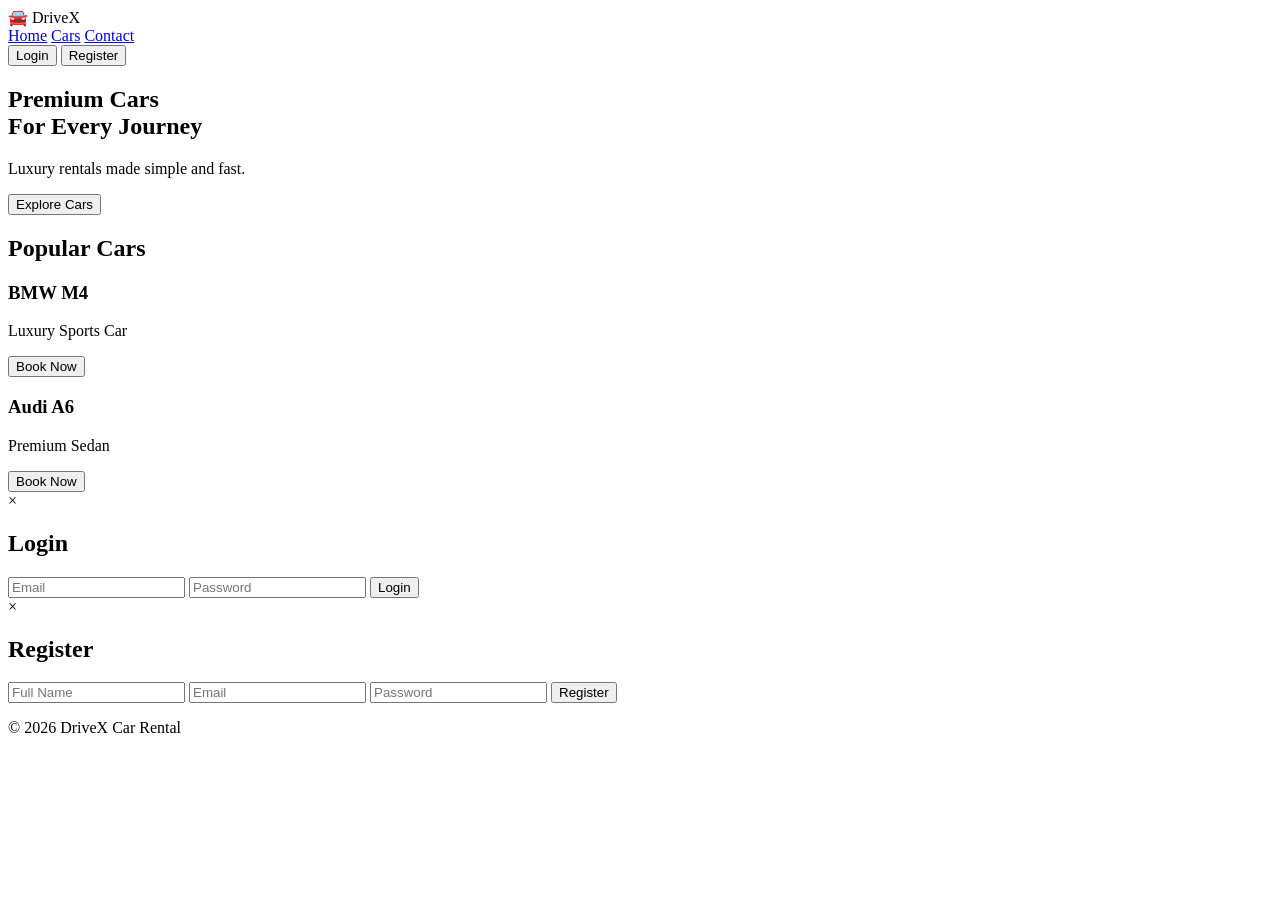
==== src/main/resources/static/index.html @ 37b7d4c4 "first commit" ====
<!DOCTYPE html>
<html lang="en">

<head>

	<meta charset="UTF-8">

	<meta name="viewport"
		  content="width=device-width, initial-scale=1.0">

	<title>DriveX - Premium Car Rental</title>

	<link rel="stylesheet"
		  href="/css/style.css">

</head>

<body>

<!-- =========================================
NAVBAR
========================================= -->

<nav class="navbar">

	<div class="logo">
		🚘 DriveX
	</div>

	<div class="nav-links">

		<a href="#home">Home</a>

		<a href="#cars">Cars</a>

		<a href="#contact">Contact</a>

	</div>

	<div class="auth-buttons">

		<button class="btn login-btn">
			Login
		</button>

		<button class="btn register-btn">
			Register
		</button>

	</div>

</nav>

<!-- =========================================
HERO
========================================= -->

<section class="hero" id="home">

	<div class="hero-content">

		<h1>
			Premium Cars
			<br>
			For Every Journey
		</h1>

		<p>
			Luxury rentals made simple and fast.
		</p>

		<div class="hero-buttons">

			<button class="btn primary-btn">
				Explore Cars
			</button>

		</div>

	</div>

</section>

<!-- =========================================
CARS
========================================= -->

<section class="cars-section" id="cars">

	<div class="section-title">

		<h2>Popular Cars</h2>

	</div>

	<div class="cars-grid">

		<div class="car-card">

			<div class="car-info">

				<h3>BMW M4</h3>

				<p>Luxury Sports Car</p>

				<button class="btn book-btn">
					Book Now
				</button>

			</div>

		</div>

		<div class="car-card">

			<div class="car-info">

				<h3>Audi A6</h3>

				<p>Premium Sedan</p>

				<button class="btn book-btn">
					Book Now
				</button>

			</div>

		</div>

	</div>

</section>

<!-- =========================================
LOGIN MODAL
========================================= -->

<div class="modal" id="loginModal">

	<div class="modal-content">

        <span class="close-btn"
			  id="closeLogin">
            &times;
        </span>

		<h2>Login</h2>

		<form id="loginForm">

			<input type="email"
				   id="loginEmail"
				   placeholder="Email"
				   required>

			<input type="password"
				   id="loginPassword"
				   placeholder="Password"
				   required>

			<button type="submit"
					class="btn primary-btn">
				Login
			</button>

		</form>

	</div>

</div>

<!-- =========================================
REGISTER MODAL
========================================= -->

<div class="modal" id="registerModal">

	<div class="modal-content">

        <span class="close-btn"
			  id="closeRegister">
            &times;
        </span>

		<h2>Register</h2>

		<form id="registerForm">

			<input type="text"
				   id="registerName"
				   placeholder="Full Name"
				   required>

			<input type="email"
				   id="registerEmail"
				   placeholder="Email"
				   required>

			<input type="password"
				   id="registerPassword"
				   placeholder="Password"
				   required>

			<button type="submit"
					class="btn primary-btn">
				Register
			</button>

		</form>

	</div>

</div>

<footer class="footer" id="contact">

	<p>
		© 2026 DriveX Car Rental
	</p>

</footer>

<script src="/js/app.js"></script>

</body>

</html>
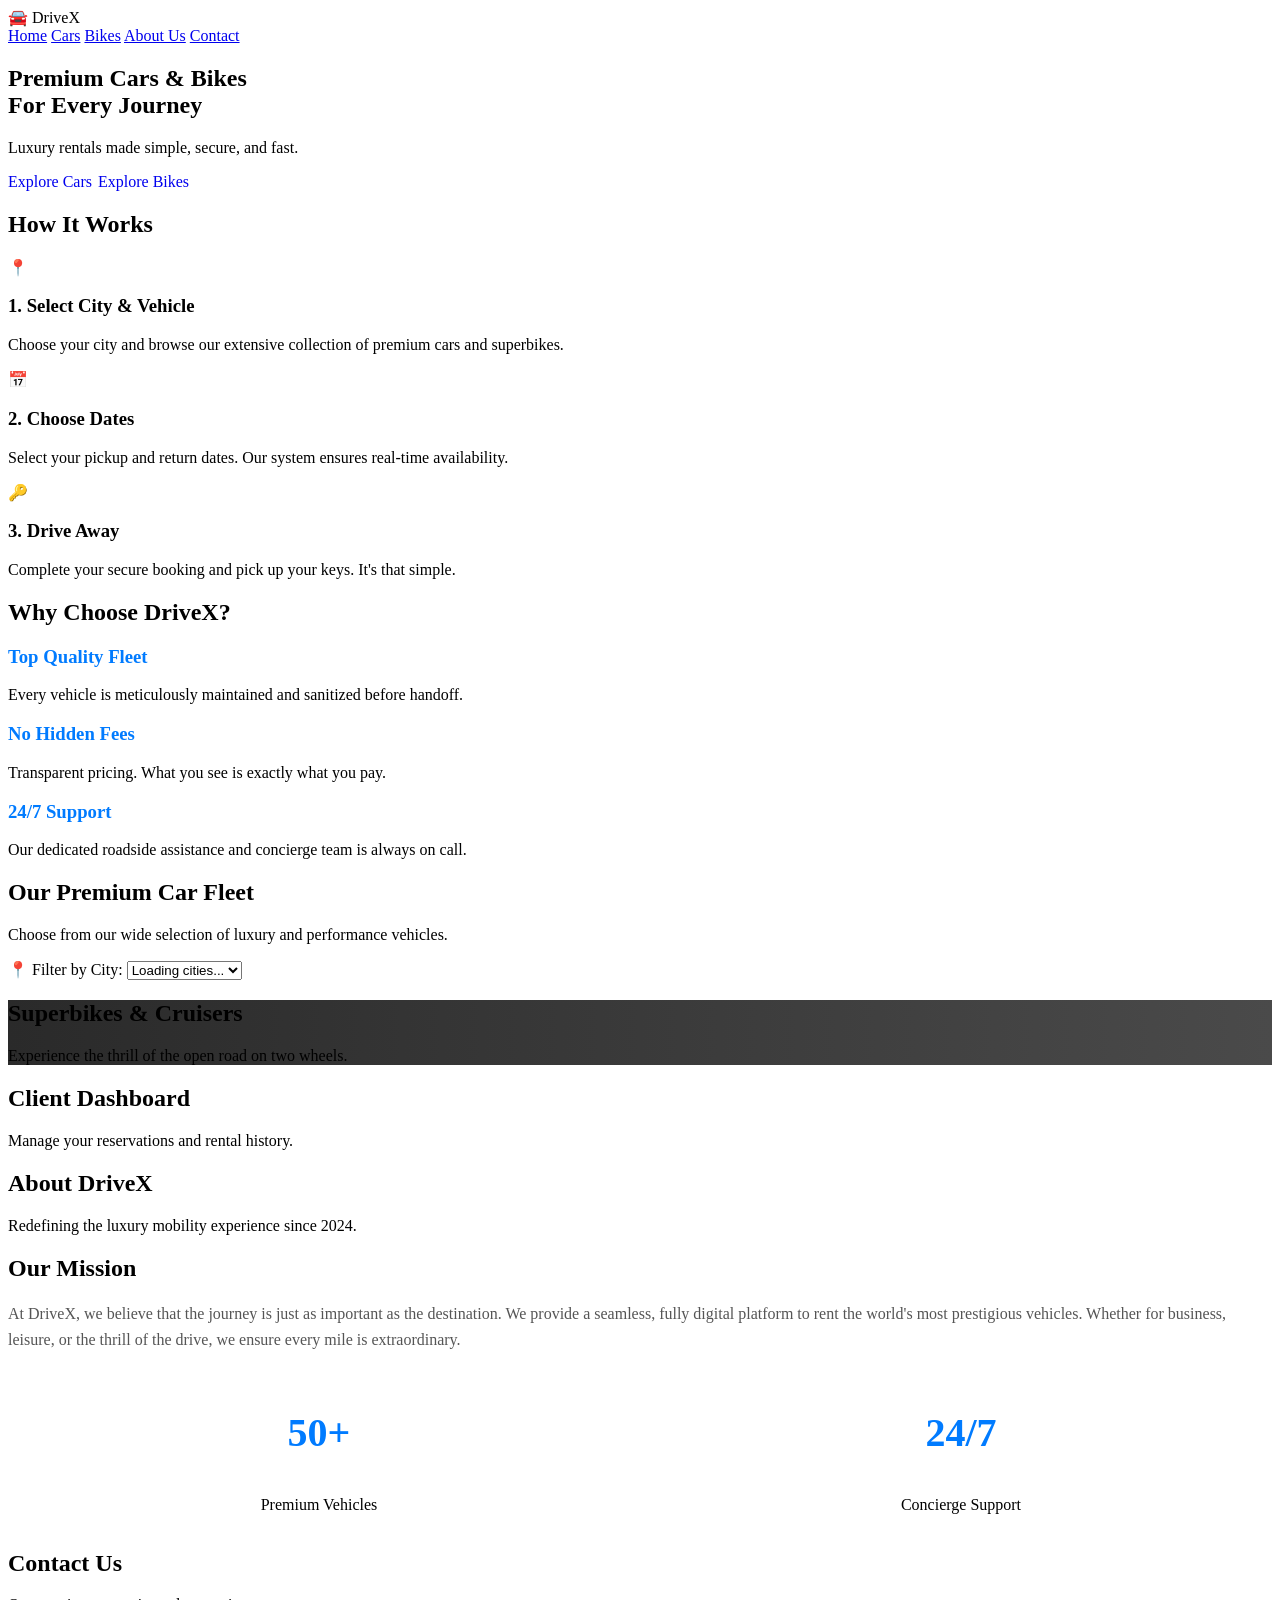
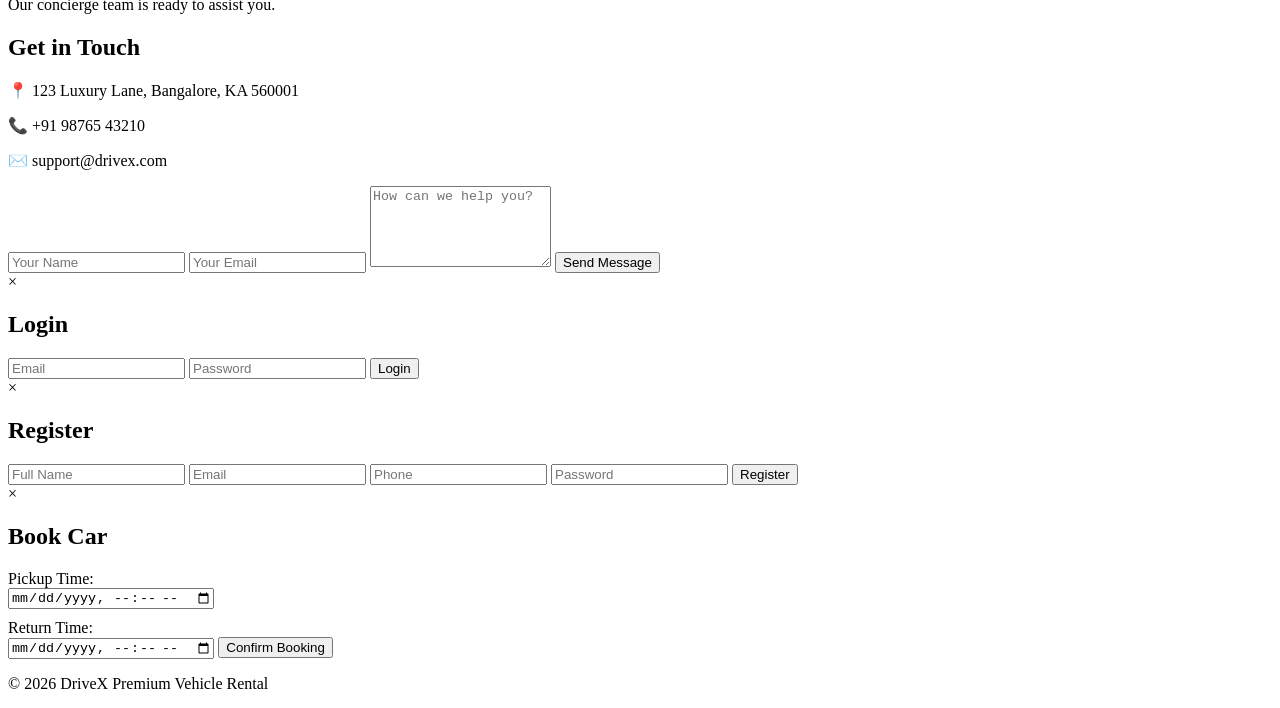
==== commit 86bed2fd: "first commit" ====
--- a/src/main/resources/static/index.html
+++ b/src/main/resources/static/index.html
@@ -1,227 +1,204 @@
 <!DOCTYPE html>
 <html lang="en">
-
 <head>
-
 	<meta charset="UTF-8">
-
-	<meta name="viewport"
-		  content="width=device-width, initial-scale=1.0">
-
-	<title>DriveX - Premium Car Rental</title>
-
-	<link rel="stylesheet"
-		  href="/css/style.css">
-
+	<meta name="viewport" content="width=device-width, initial-scale=1.0">
+	<title>DriveX - Premium Vehicle Rental</title>
+	<link rel="stylesheet" href="/css/style.css">
 </head>
-
 <body>
 
-<!-- =========================================
-NAVBAR
-========================================= -->
-
 <nav class="navbar">
-
-	<div class="logo">
-		🚘 DriveX
-	</div>
-
+	<div class="logo">🚘 DriveX</div>
 	<div class="nav-links">
-
-		<a href="#home">Home</a>
-
-		<a href="#cars">Cars</a>
-
-		<a href="#contact">Contact</a>
-
-	</div>
-
-	<div class="auth-buttons">
-
-		<button class="btn login-btn">
-			Login
-		</button>
-
-		<button class="btn register-btn">
-			Register
-		</button>
-
-	</div>
-
+		<a href="#home" class="nav-item">Home</a>
+		<a href="#cars" class="nav-item">Cars</a>
+		<a href="#bikes" class="nav-item">Bikes</a>
+		<a href="#about" class="nav-item">About Us</a>
+		<a href="#contact" class="nav-item">Contact</a>
+	</div>
+	<div class="auth-buttons" id="authButtons"></div>
 </nav>
 
-<!-- =========================================
-HERO
-========================================= -->
-
-<section class="hero" id="home">
-
-	<div class="hero-content">
-
-		<h1>
-			Premium Cars
-			<br>
-			For Every Journey
-		</h1>
-
-		<p>
-			Luxury rentals made simple and fast.
-		</p>
-
-		<div class="hero-buttons">
-
-			<button class="btn primary-btn">
-				Explore Cars
-			</button>
-
-		</div>
-
-	</div>
-
-</section>
-
-<!-- =========================================
-CARS
-========================================= -->
-
-<section class="cars-section" id="cars">
-
-	<div class="section-title">
-
-		<h2>Popular Cars</h2>
-
-	</div>
-
-	<div class="cars-grid">
-
-		<div class="car-card">
-
-			<div class="car-info">
-
-				<h3>BMW M4</h3>
-
-				<p>Luxury Sports Car</p>
-
-				<button class="btn book-btn">
-					Book Now
-				</button>
-
-			</div>
-
-		</div>
-
-		<div class="car-card">
-
-			<div class="car-info">
-
-				<h3>Audi A6</h3>
-
-				<p>Premium Sedan</p>
-
-				<button class="btn book-btn">
-					Book Now
-				</button>
-
-			</div>
-
-		</div>
-
-	</div>
-
-</section>
-
-<!-- =========================================
-LOGIN MODAL
-========================================= -->
+<main id="app-content">
+
+	<section id="home-view" class="page-view">
+		<div class="hero">
+			<div class="hero-content">
+				<h1>Premium Cars & Bikes<br>For Every Journey</h1>
+				<p>Luxury rentals made simple, secure, and fast.</p>
+				<div class="hero-buttons">
+					<a href="#cars" class="btn primary-btn" style="text-decoration:none;">Explore Cars</a>
+					<a href="#bikes" class="btn primary-btn" style="text-decoration:none; background: transparent; border: 2px solid white;">Explore Bikes</a>
+				</div>
+			</div>
+		</div>
+
+		<div class="content-section">
+			<h2>How It Works</h2>
+			<div class="grid-3">
+				<div class="step-card">
+					<div class="step-icon">📍</div>
+					<h3>1. Select City & Vehicle</h3>
+					<p>Choose your city and browse our extensive collection of premium cars and superbikes.</p>
+				</div>
+				<div class="step-card">
+					<div class="step-icon">📅</div>
+					<h3>2. Choose Dates</h3>
+					<p>Select your pickup and return dates. Our system ensures real-time availability.</p>
+				</div>
+				<div class="step-card">
+					<div class="step-icon">🔑</div>
+					<h3>3. Drive Away</h3>
+					<p>Complete your secure booking and pick up your keys. It's that simple.</p>
+				</div>
+			</div>
+		</div>
+
+		<div class="content-section alt-bg">
+			<h2>Why Choose DriveX?</h2>
+			<div class="grid-3">
+				<div class="feature-card">
+					<h3 style="color:#007bff;">Top Quality Fleet</h3>
+					<p>Every vehicle is meticulously maintained and sanitized before handoff.</p>
+				</div>
+				<div class="feature-card">
+					<h3 style="color:#007bff;">No Hidden Fees</h3>
+					<p>Transparent pricing. What you see is exactly what you pay.</p>
+				</div>
+				<div class="feature-card">
+					<h3 style="color:#007bff;">24/7 Support</h3>
+					<p>Our dedicated roadside assistance and concierge team is always on call.</p>
+				</div>
+			</div>
+		</div>
+	</section>
+
+	<section id="cars-view" class="page-view">
+		<div class="pro-header">
+			<h1>Our Premium Car Fleet</h1>
+			<p>Choose from our wide selection of luxury and performance vehicles.</p>
+		</div>
+
+		<div class="filter-bar">
+			<label for="cityFilter">📍 Filter by City:</label>
+			<select id="cityFilter" onchange="filterCarsByCity(this.value)">
+				<option value="all">Loading cities...</option>
+			</select>
+		</div>
+
+		<div class="cars-section">
+			<div class="cars-grid" id="carList"></div>
+		</div>
+	</section>
+
+	<section id="bikes-view" class="page-view">
+		<div class="pro-header" style="background: linear-gradient(to right, #2a2a2a, #4a4a4a);">
+			<h1>Superbikes & Cruisers</h1>
+			<p>Experience the thrill of the open road on two wheels.</p>
+		</div>
+		<div class="cars-section">
+			<div class="cars-grid" id="bikeList"></div>
+		</div>
+	</section>
+
+	<section id="dashboard-view" class="page-view">
+		<div class="pro-header">
+			<h1>Client Dashboard</h1>
+			<p>Manage your reservations and rental history.</p>
+		</div>
+		<div class="cars-section">
+			<div class="cars-grid" id="myBookings"></div>
+		</div>
+	</section>
+
+	<section id="about-view" class="page-view">
+		<div class="pro-header">
+			<h1>About DriveX</h1>
+			<p>Redefining the luxury mobility experience since 2024.</p>
+		</div>
+		<div class="about-grid">
+			<div>
+				<h2>Our Mission</h2>
+				<p style="line-height: 1.6; color: #555;">At DriveX, we believe that the journey is just as important as the destination. We provide a seamless, fully digital platform to rent the world's most prestigious vehicles. Whether for business, leisure, or the thrill of the drive, we ensure every mile is extraordinary.</p>
+			</div>
+			<div style="display: flex; gap: 20px;">
+				<div class="step-card" style="text-align:center; width: 100%;">
+					<h3 style="font-size: 2.5rem; color:#007bff;">50+</h3>
+					<p>Premium Vehicles</p>
+				</div>
+				<div class="step-card" style="text-align:center; width: 100%;">
+					<h3 style="font-size: 2.5rem; color:#007bff;">24/7</h3>
+					<p>Concierge Support</p>
+				</div>
+			</div>
+		</div>
+	</section>
+
+	<section id="contact-view" class="page-view">
+		<div class="pro-header">
+			<h1>Contact Us</h1>
+			<p>Our concierge team is ready to assist you.</p>
+		</div>
+		<div class="contact-grid">
+			<div class="contact-info">
+				<h2>Get in Touch</h2>
+				<p>📍 123 Luxury Lane, Bangalore, KA 560001</p>
+				<p>📞 +91 98765 43210</p>
+				<p>✉️ support@drivex.com</p>
+			</div>
+			<form class="contact-form" onsubmit="event.preventDefault(); alert('Message Sent! We will contact you shortly.');">
+				<input type="text" placeholder="Your Name" required>
+				<input type="email" placeholder="Your Email" required>
+				<textarea rows="5" placeholder="How can we help you?" required></textarea>
+				<button type="submit" class="btn primary-btn">Send Message</button>
+			</form>
+		</div>
+	</section>
+
+</main>
 
 <div class="modal" id="loginModal">
-
 	<div class="modal-content">
-
-        <span class="close-btn"
-			  id="closeLogin">
-            &times;
-        </span>
-
+		<span class="close-btn" id="closeLogin">&times;</span>
 		<h2>Login</h2>
-
 		<form id="loginForm">
-
-			<input type="email"
-				   id="loginEmail"
-				   placeholder="Email"
-				   required>
-
-			<input type="password"
-				   id="loginPassword"
-				   placeholder="Password"
-				   required>
-
-			<button type="submit"
-					class="btn primary-btn">
-				Login
-			</button>
-
+			<input type="email" id="loginEmail" placeholder="Email" required>
+			<input type="password" id="loginPassword" placeholder="Password" required>
+			<button type="submit" class="btn primary-btn">Login</button>
 		</form>
-
-	</div>
-
+	</div>
 </div>
-
-<!-- =========================================
-REGISTER MODAL
-========================================= -->
-
 <div class="modal" id="registerModal">
-
 	<div class="modal-content">
-
-        <span class="close-btn"
-			  id="closeRegister">
-            &times;
-        </span>
-
+		<span class="close-btn" id="closeRegister">&times;</span>
 		<h2>Register</h2>
-
 		<form id="registerForm">
-
-			<input type="text"
-				   id="registerName"
-				   placeholder="Full Name"
-				   required>
-
-			<input type="email"
-				   id="registerEmail"
-				   placeholder="Email"
-				   required>
-
-			<input type="password"
-				   id="registerPassword"
-				   placeholder="Password"
-				   required>
-
-			<button type="submit"
-					class="btn primary-btn">
-				Register
-			</button>
-
+			<input type="text" id="registerName" placeholder="Full Name" required>
+			<input type="email" id="registerEmail" placeholder="Email" required>
+			<input type="text" id="registerPhone" placeholder="Phone" required>
+			<input type="password" id="registerPassword" placeholder="Password" required>
+			<button type="submit" class="btn primary-btn">Register</button>
 		</form>
-
-	</div>
-
+	</div>
 </div>
-
-<footer class="footer" id="contact">
-
-	<p>
-		© 2026 DriveX Car Rental
-	</p>
-
+<div class="modal" id="bookingModal">
+	<div class="modal-content">
+		<span class="close-btn" onclick="closeBookingModal()">&times;</span>
+		<h2 id="bookingCarName">Book Car</h2>
+		<input type="hidden" id="bookingCarId">
+		<label style="display:block; text-align:left; margin-top:10px;">Pickup Time:</label>
+		<input type="datetime-local" id="startDate" required>
+		<label style="display:block; text-align:left; margin-top:10px;">Return Time:</label>
+		<input type="datetime-local" id="endDate" required>
+		<button class="btn primary-btn" onclick="confirmBooking()">Confirm Booking</button>
+	</div>
+</div>
+
+<footer class="footer">
+	<p>© 2026 DriveX Premium Vehicle Rental</p>
 </footer>
 
 <script src="/js/app.js"></script>
-
 </body>
-
 </html>
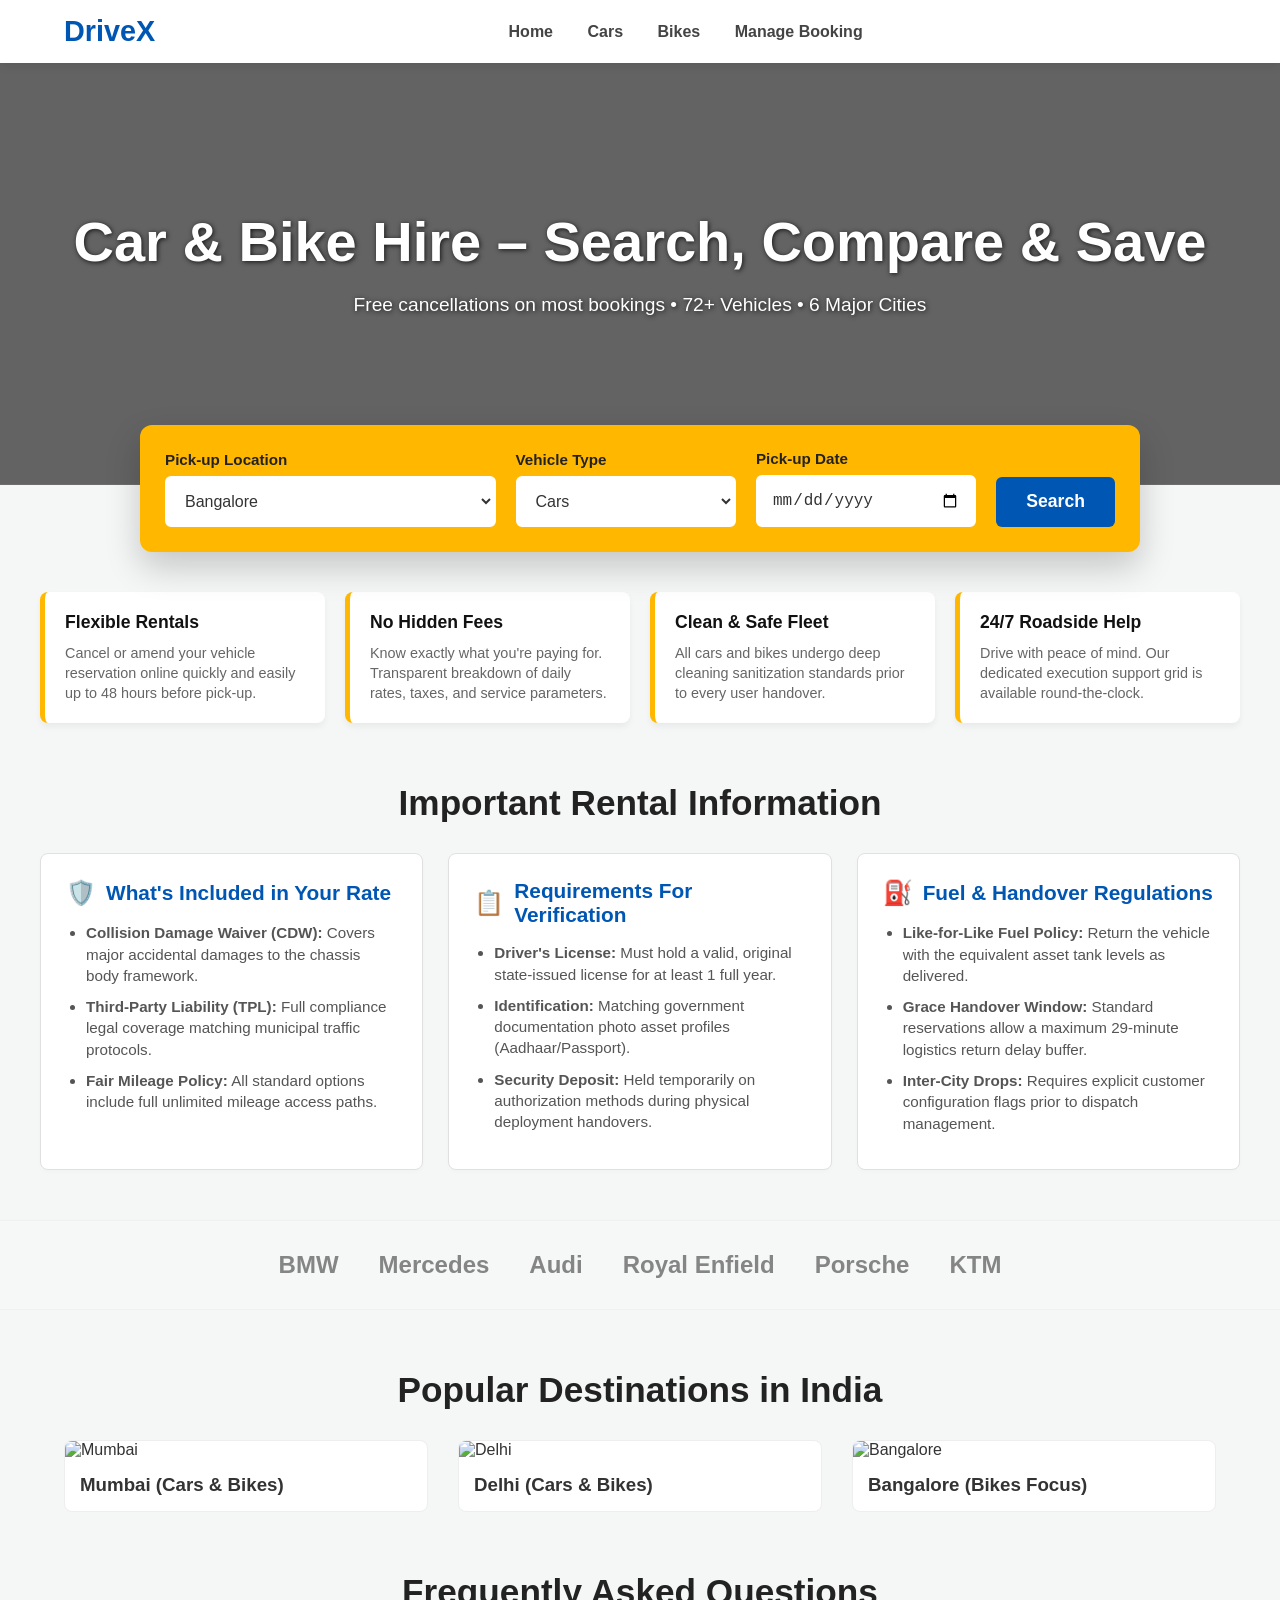
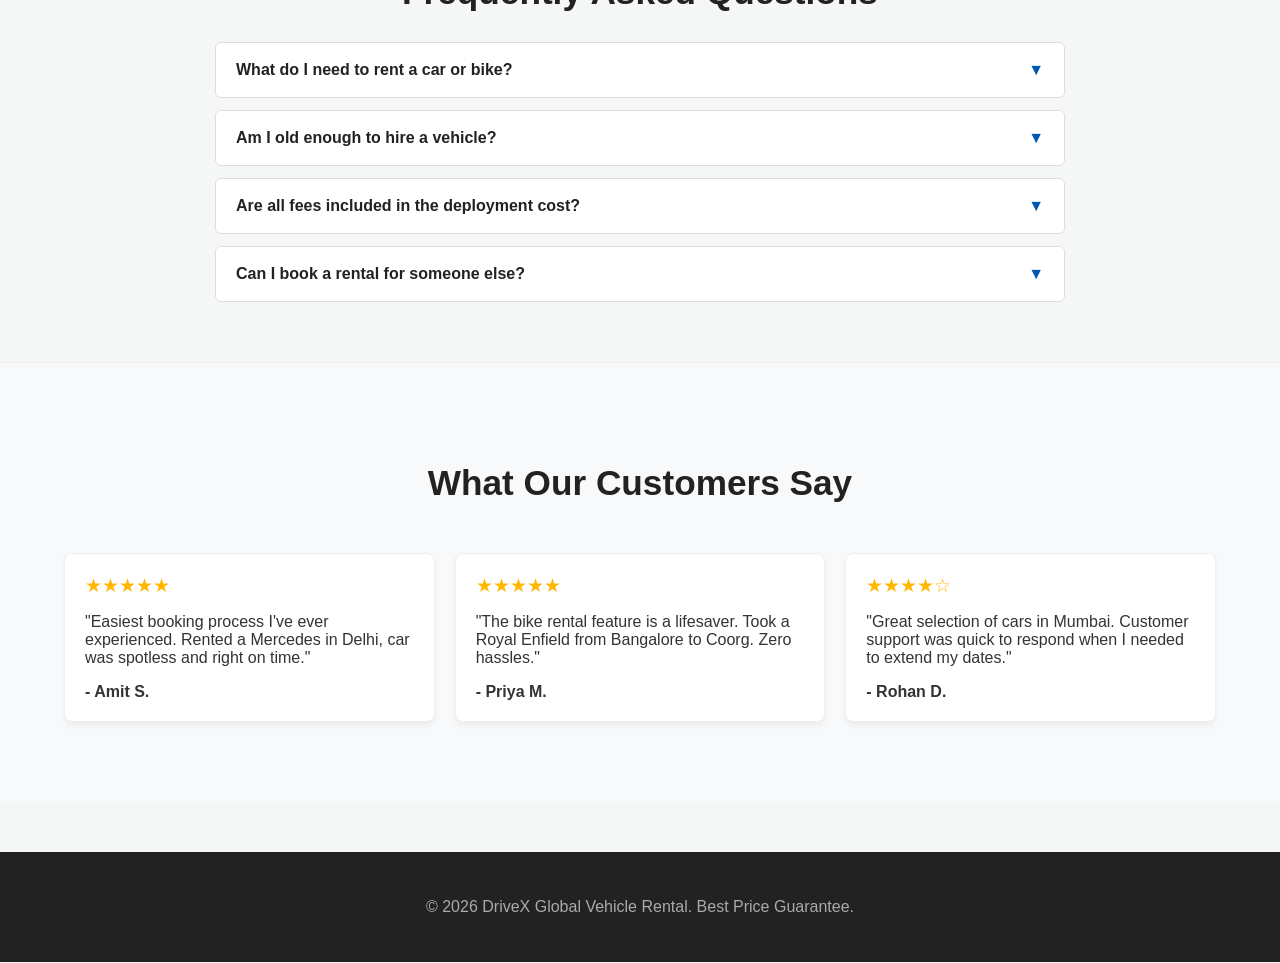
==== commit e060eaf6: "second" ====
--- a/src/main/resources/static/index.html
+++ b/src/main/resources/static/index.html
@@ -3,19 +3,115 @@
 <head>
 	<meta charset="UTF-8">
 	<meta name="viewport" content="width=device-width, initial-scale=1.0">
-	<title>DriveX - Premium Vehicle Rental</title>
-	<link rel="stylesheet" href="/css/style.css">
+	<title>DriveX - Global Vehicle Rental</title>
+	<style>
+		/* BASE & TYPOGRAPHY FIXES */
+		body { margin: 0; font-family: 'Segoe UI', Roboto, Helvetica, Arial, sans-serif; background-color: #f4f7f6; color: #333; }
+
+		/* NAVBAR FIXES */
+		.navbar { background-color: #ffffff; box-shadow: 0 2px 10px rgba(0,0,0,0.1); padding: 15px 5%; display: flex; justify-content: space-between; align-items: center; position: sticky; top: 0; z-index: 1000; }
+		.logo { color: #0056b3; font-weight: 900; font-size: 1.8rem; text-decoration: none; }
+		.nav-links a { color: #444; text-decoration: none; margin: 0 15px; font-weight: 600; transition: color 0.3s; }
+		.nav-links a:hover, .nav-links a.active { color: #0056b3; }
+
+		/* BUTTONS */
+		.btn { padding: 10px 20px; border-radius: 6px; font-weight: bold; cursor: pointer; transition: 0.3s; border: none; text-align: center; text-decoration: none; display: inline-block; }
+		.primary-btn { background-color: #0056b3; color: #ffffff !important; }
+		.primary-btn:hover { background-color: #004494; }
+		.login-btn { background-color: transparent; border: 2px solid #0056b3 !important; color: #0056b3 !important; margin-right: 10px;}
+		.login-btn:hover { background-color: #0056b3; color: #fff !important; }
+		.register-btn { background-color: #ffb700; color: #222 !important; }
+		.register-btn:hover { background-color: #e5a400; }
+
+		/* HERO AREA */
+		.hero { padding-top: 100px; padding-bottom: 150px; text-align: center; color: white !important; }
+		.hero h1, .hero p { color: white !important; text-shadow: 1px 1px 5px rgba(0,0,0,0.8); }
+
+		/* RENTALCARS STYLE SEARCH WIDGET */
+		.search-widget-container {
+			background: #ffb700; padding: 25px; border-radius: 12px; max-width: 950px;
+			margin: -60px auto 40px auto; position: relative; z-index: 10;
+			box-shadow: 0 15px 35px rgba(0,0,0,0.2); display: grid;
+			grid-template-columns: 1.5fr 1fr 1fr auto; gap: 20px; align-items: end;
+		}
+		.search-group { display: flex; flex-direction: column; text-align: left; }
+		.search-group label { font-weight: 800; margin-bottom: 8px; color: #222; font-size: 0.95rem; }
+		.search-group input, .search-group select { padding: 14px; border: 2px solid #fff; border-radius: 6px; font-size: 1rem; color: #333; outline: none; background: white; box-sizing: border-box; width: 100%; }
+		.search-group input:focus, .search-group select:focus { border-color: #0056b3; }
+		.search-btn-large { background: #0056b3; color: white; border: none; padding: 14px 30px; font-size: 1.1rem; border-radius: 6px; cursor: pointer; font-weight: bold; height: 50px; width: 100%; }
+		.search-btn-large:hover { background: #004494; }
+
+		/* VALUE ADD STRIP */
+		.info-strip { display: grid; grid-template-columns: repeat(auto-fit, minmax(220px, 1fr)); gap: 20px; max-width: 1200px; margin: 40px auto; padding: 0 20px; }
+		.info-box { background: white; padding: 20px; border-radius: 8px; border-left: 5px solid #ffb700; box-shadow: 0 4px 6px rgba(0,0,0,0.05); }
+		.info-box h4 { margin: 0 0 10px 0; color: #111; font-size: 1.1rem; }
+		.info-box p { margin: 0; color: #666; font-size: 0.9rem; line-height: 1.4; }
+
+		/* DETAILED ADDITIONAL INFO SECTION (RENTALCARS STYLE) */
+		.additional-info-section { max-width: 1200px; margin: 50px auto; padding: 0 20px; }
+		.info-grid { display: grid; grid-template-columns: repeat(auto-fit, minmax(340px, 1fr)); gap: 25px; margin-top: 20px; }
+		.info-card { background: #ffffff; border: 1px solid #e0e0e0; border-radius: 8px; padding: 25px; box-shadow: 0 2px 5px rgba(0,0,0,0.02); }
+		.info-card-header { display: flex; align-items: center; gap: 10px; margin-bottom: 15px; }
+		.info-card-header span { font-size: 1.5rem; }
+		.info-card h3 { margin: 0; font-size: 1.3rem; color: #0056b3; }
+		.info-card ul { padding-left: 20px; margin: 0; color: #555; font-size: 0.95rem; }
+		.info-card ul li { margin-bottom: 10px; line-height: 1.4; }
+
+		/* CARD STYLING */
+		.car-card { background: white; border-radius: 10px; overflow: hidden; box-shadow: 0 4px 15px rgba(0,0,0,0.06); transition: transform 0.3s; border: 1px solid #eaeaea; display: flex; flex-direction: column; }
+		.car-card:hover { transform: translateY(-5px); box-shadow: 0 8px 25px rgba(0,0,0,0.12); }
+		.car-card img { width: 100%; height: 220px; object-fit: cover; }
+		.car-info { padding: 20px; color: #333; flex-grow: 1; display: flex; flex-direction: column; }
+		.car-info h3 { color: #111; margin-top: 0; margin-bottom: 5px;}
+
+		/* LAYOUT & STRUCTURE */
+		.section-title { text-align: center; font-size: 2.2rem; margin: 60px 0 30px; color: #222; font-weight: 800; }
+		.grid-3 { display: grid; grid-template-columns: repeat(auto-fit, minmax(300px, 1fr)); gap: 30px; padding: 0 5%; }
+		.cars-grid { display: grid; grid-template-columns: repeat(auto-fit, minmax(320px, 1fr)); gap: 30px; padding: 20px 5% 60px 5%; max-width: 1400px; margin: 0 auto;}
+		.pro-header { text-align: center; padding: 60px 20px; background: #0056b3; color: white; margin-bottom: 30px; }
+		.pro-header h1, .pro-header p { color: white !important; margin:0; padding-top:10px;}
+
+		/* ACCORDION FAQ BLOCK */
+		.faq-section { max-width: 850px; margin: 60px auto; padding: 0 20px; }
+		.faq-item { background: white; margin-bottom: 12px; border-radius: 6px; border: 1px solid #ddd; overflow: hidden; }
+		.faq-question { padding: 18px 20px; font-weight: bold; color: #222; cursor: pointer; background: #fff; display: flex; justify-content: space-between; align-items: center; user-select: none; }
+		.faq-question:hover { background: #f9f9f9; }
+		.faq-answer { padding: 0 20px; max-height: 0; overflow: hidden; transition: max-height 0.3s ease-out, padding 0.3s ease-out; color: #555; font-size: 0.95rem; line-height: 1.5; background: #fff; }
+		.faq-item.active .faq-answer { padding: 15px 20px 20px 20px; max-height: 200px; border-top: 1px solid #eee; }
+		.faq-icon { transition: transform 0.3s; font-weight: bold; color: #0056b3; }
+		.faq-item.active .faq-icon { transform: rotate(180deg); }
+
+		/* MODALS */
+		.modal { display: none; position: fixed; z-index: 2000; left: 0; top: 0; width: 100%; height: 100%; background-color: rgba(0,0,0,0.6); align-items: center; justify-content: center; }
+		.modal-content { background: #fff; padding: 30px; border-radius: 12px; color: #333; max-width: 450px; width: 90%; position: relative;}
+		.modal-content h2 { color: #111; margin-top:0; margin-bottom: 20px; border-bottom: 2px solid #eee; padding-bottom: 10px;}
+		.modal-content input { width: 100%; padding: 12px; margin-bottom: 15px; border: 1px solid #ccc; border-radius: 6px; box-sizing: border-box; }
+		.close-btn { position: absolute; top: 15px; right: 20px; font-size: 28px; cursor: pointer; color: #666; }
+		.close-btn:hover { color: #000; }
+
+		.brands-banner { display: flex; justify-content: center; gap: 40px; padding: 30px; background: #f8f9fa; flex-wrap: wrap; border-top: 1px solid #eee; border-bottom: 1px solid #eee; opacity: 0.7;}
+		.brands-banner h3 { margin: 0; color: #555; font-size: 1.5rem; }
+		.reviews-grid { display: grid; grid-template-columns: repeat(auto-fit, minmax(300px, 1fr)); gap: 20px; padding: 20px 5%; max-width: 1200px; margin: 0 auto;}
+		.review-card { background: white; padding: 20px; border-radius: 8px; box-shadow: 0 4px 6px rgba(0,0,0,0.05); border: 1px solid #eee; }
+		.stars { color: #ffb700; font-size: 1.2rem; margin-bottom: 10px; }
+
+		footer { text-align: center; padding: 30px; background: #222; color: #aaa; margin-top: 50px; }
+
+		@media (max-width: 768px) {
+			.search-widget-container { grid-template-columns: 1fr; margin-top: 20px; }
+			.nav-links { display: none; }
+		}
+	</style>
 </head>
 <body>
 
 <nav class="navbar">
-	<div class="logo">🚘 DriveX</div>
+	<div class="logo">DriveX</div>
 	<div class="nav-links">
 		<a href="#home" class="nav-item">Home</a>
 		<a href="#cars" class="nav-item">Cars</a>
 		<a href="#bikes" class="nav-item">Bikes</a>
-		<a href="#about" class="nav-item">About Us</a>
-		<a href="#contact" class="nav-item">Contact</a>
+		<a href="#dashboard" class="nav-item">Manage Booking</a>
 	</div>
 	<div class="auth-buttons" id="authButtons"></div>
 </nav>
@@ -23,136 +119,201 @@
 <main id="app-content">
 
 	<section id="home-view" class="page-view">
-		<div class="hero">
+		<div class="hero" style="background-image: linear-gradient(rgba(0,0,0,0.6), rgba(0,0,0,0.6)), url('https://images.unsplash.com/photo-1449965408869-eaa3f722e40d?ixlib=rb-4.0.3&auto=format&fit=crop&w=1920&q=80'); background-size: cover; background-position: center;">
 			<div class="hero-content">
-				<h1>Premium Cars & Bikes<br>For Every Journey</h1>
-				<p>Luxury rentals made simple, secure, and fast.</p>
-				<div class="hero-buttons">
-					<a href="#cars" class="btn primary-btn" style="text-decoration:none;">Explore Cars</a>
-					<a href="#bikes" class="btn primary-btn" style="text-decoration:none; background: transparent; border: 2px solid white;">Explore Bikes</a>
-				</div>
-			</div>
+				<h1 style="font-size: 3.5rem; margin-bottom: 10px;">Car & Bike Hire – Search, Compare & Save</h1>
+				<p style="font-size: 1.2rem; font-weight: 300;">Free cancellations on most bookings • 72+ Vehicles • 6 Major Cities</p>
+			</div>
+		</div>
+
+		<form class="search-widget-container" onsubmit="event.preventDefault(); window.executeHeroSearch();">
+			<div class="search-group">
+				<label>Pick-up Location</label>
+				<select id="heroLocation">
+					<option value="Bangalore">Bangalore</option>
+					<option value="Hyderabad">Hyderabad</option>
+					<option value="Delhi">Delhi</option>
+					<option value="Mumbai">Mumbai</option>
+					<option value="Chennai">Chennai</option>
+					<option value="Pune">Pune</option>
+				</select>
+			</div>
+			<div class="search-group">
+				<label>Vehicle Type</label>
+				<select id="heroType">
+					<option value="cars">Cars</option>
+					<option value="bikes">Bikes</option>
+				</select>
+			</div>
+			<div class="search-group">
+				<label>Pick-up Date</label>
+				<input type="date" required>
+			</div>
+			<button type="submit" class="search-btn-large" id="btnSearchHero">Search</button>
+		</form>
+
+		<div class="info-strip">
+			<div class="info-box">
+				<h4>Flexible Rentals</h4>
+				<p>Cancel or amend your vehicle reservation online quickly and easily up to 48 hours before pick-up.</p>
+			</div>
+			<div class="info-box">
+				<h4>No Hidden Fees</h4>
+				<p>Know exactly what you're paying for. Transparent breakdown of daily rates, taxes, and service parameters.</p>
+			</div>
+			<div class="info-box">
+				<h4>Clean & Safe Fleet</h4>
+				<p>All cars and bikes undergo deep cleaning sanitization standards prior to every user handover.</p>
+			</div>
+			<div class="info-box">
+				<h4>24/7 Roadside Help</h4>
+				<p>Drive with peace of mind. Our dedicated execution support grid is available round-the-clock.</p>
+			</div>
+		</div>
+
+		<div class="additional-info-section">
+			<h2 class="section-title">Important Rental Information</h2>
+			<div class="info-grid">
+				<div class="info-card">
+					<div class="info-card-header"><span>🛡️</span><h3>What's Included in Your Rate</h3></div>
+					<ul>
+						<li><strong>Collision Damage Waiver (CDW):</strong> Covers major accidental damages to the chassis body framework.</li>
+						<li><strong>Third-Party Liability (TPL):</strong> Full compliance legal coverage matching municipal traffic protocols.</li>
+						<li><strong>Fair Mileage Policy:</strong> All standard options include full unlimited mileage access paths.</li>
+					</ul>
+				</div>
+				<div class="info-card">
+					<div class="info-card-header"><span>📋</span><h3>Requirements For Verification</h3></div>
+					<ul>
+						<li><strong>Driver's License:</strong> Must hold a valid, original state-issued license for at least 1 full year.</li>
+						<li><strong>Identification:</strong> Matching government documentation photo asset profiles (Aadhaar/Passport).</li>
+						<li><strong>Security Deposit:</strong> Held temporarily on authorization methods during physical deployment handovers.</li>
+					</ul>
+				</div>
+				<div class="info-card">
+					<div class="info-card-header"><span>⛽</span><h3>Fuel & Handover Regulations</h3></div>
+					<ul>
+						<li><strong>Like-for-Like Fuel Policy:</strong> Return the vehicle with the equivalent asset tank levels as delivered.</li>
+						<li><strong>Grace Handover Window:</strong> Standard reservations allow a maximum 29-minute logistics return delay buffer.</li>
+						<li><strong>Inter-City Drops:</strong> Requires explicit customer configuration flags prior to dispatch management.</li>
+					</ul>
+				</div>
+			</div>
+		</div>
+
+		<div class="brands-banner">
+			<h3>BMW</h3><h3>Mercedes</h3><h3>Audi</h3><h3>Royal Enfield</h3><h3>Porsche</h3><h3>KTM</h3>
 		</div>
 
 		<div class="content-section">
-			<h2>How It Works</h2>
+			<h2 class="section-title">Popular Destinations in India</h2>
 			<div class="grid-3">
-				<div class="step-card">
-					<div class="step-icon">📍</div>
-					<h3>1. Select City & Vehicle</h3>
-					<p>Choose your city and browse our extensive collection of premium cars and superbikes.</p>
-				</div>
-				<div class="step-card">
-					<div class="step-icon">📅</div>
-					<h3>2. Choose Dates</h3>
-					<p>Select your pickup and return dates. Our system ensures real-time availability.</p>
-				</div>
-				<div class="step-card">
-					<div class="step-icon">🔑</div>
-					<h3>3. Drive Away</h3>
-					<p>Complete your secure booking and pick up your keys. It's that simple.</p>
-				</div>
-			</div>
-		</div>
-
-		<div class="content-section alt-bg">
-			<h2>Why Choose DriveX?</h2>
-			<div class="grid-3">
-				<div class="feature-card">
-					<h3 style="color:#007bff;">Top Quality Fleet</h3>
-					<p>Every vehicle is meticulously maintained and sanitized before handoff.</p>
-				</div>
-				<div class="feature-card">
-					<h3 style="color:#007bff;">No Hidden Fees</h3>
-					<p>Transparent pricing. What you see is exactly what you pay.</p>
-				</div>
-				<div class="feature-card">
-					<h3 style="color:#007bff;">24/7 Support</h3>
-					<p>Our dedicated roadside assistance and concierge team is always on call.</p>
+				<div class="step-card" style="padding: 0; overflow: hidden; border-radius: 8px; cursor:pointer; background:white; border: 1px solid #eee;" onclick="executeHeroSearch('Mumbai', 'cars')">
+					<img src="https://images.unsplash.com/photo-1522206090940-025a1e2f38cc?ixlib=rb-4.0.3&auto=format&fit=crop&w=600&q=80" style="width:100%; height:200px; object-fit:cover;" alt="Mumbai">
+					<h3 style="padding: 15px; margin:0;">Mumbai (Cars & Bikes)</h3>
+				</div>
+				<div class="step-card" style="padding: 0; overflow: hidden; border-radius: 8px; cursor:pointer; background:white; border: 1px solid #eee;" onclick="executeHeroSearch('Delhi', 'cars')">
+					<img src="https://images.unsplash.com/photo-1587474260584-136574528ed5?ixlib=rb-4.0.3&auto=format&fit=crop&w=600&q=80" style="width:100%; height:200px; object-fit:cover;" alt="Delhi">
+					<h3 style="padding: 15px; margin:0;">Delhi (Cars & Bikes)</h3>
+				</div>
+				<div class="step-card" style="padding: 0; overflow: hidden; border-radius: 8px; cursor:pointer; background:white; border: 1px solid #eee;" onclick="executeHeroSearch('Bangalore', 'bikes')">
+					<img src="https://images.unsplash.com/photo-1596176530529-78163a4f7af2?ixlib=rb-4.0.3&auto=format&fit=crop&w=600&q=80" style="width:100%; height:200px; object-fit:cover;" alt="Bangalore">
+					<h3 style="padding: 15px; margin:0;">Bangalore (Bikes Focus)</h3>
+				</div>
+			</div>
+		</div>
+
+		<div class="faq-section">
+			<h2 class="section-title">Frequently Asked Questions</h2>
+
+			<div class="faq-item">
+				<div class="faq-question" onclick="toggleFaq(this)">What do I need to rent a car or bike? <span class="faq-icon">▼</span></div>
+				<div class="faq-answer">To book a vehicle, you need a valid Aadhaar card/Passport, a regular active driver's license matching the target vehicle framework (2-wheeler or 4-wheeler), and an authorized secure payment method profile.</div>
+			</div>
+
+			<div class="faq-item">
+				<div class="faq-question" onclick="toggleFaq(this)">Am I old enough to hire a vehicle? <span class="faq-icon">▼</span></div>
+				<div class="faq-answer">For standard commuter cars and bikes, the minimum driver authorization age threshold is 21 years old. For premium luxury categories (BMW, Mercedes, Superbikes), renters must be at least 25 years old.</div>
+			</div>
+
+			<div class="faq-item">
+				<div class="faq-question" onclick="toggleFaq(this)">Are all fees included in the deployment cost? <span class="faq-icon">▼</span></div>
+				<div class="faq-answer">Yes, our basic daily rate calculation grid covers vehicle deployment, basic third-party platform insurance matching local regulations, and value-added tax profiles. Fuel costs are managed based on pickup levels.</div>
+			</div>
+
+			<div class="faq-item">
+				<div class="faq-question" onclick="toggleFaq(this)">Can I book a rental for someone else? <span class="faq-icon">▼</span></div>
+				<div class="faq-answer">Yes, provided that you input their full legal identity profile data during the reservation processing screen. The primary operator must present their own original matching documentation upon logistics handover execution.</div>
+			</div>
+		</div>
+
+		<div class="content-section alt-bg" style="background:#f8f9fa; padding: 40px 0 60px 0; border-top: 1px solid #eee; margin-top: 40px;">
+			<h2 class="section-title">What Our Customers Say</h2>
+			<div class="reviews-grid">
+				<div class="review-card">
+					<div class="stars">★★★★★</div>
+					<p>"Easiest booking process I've ever experienced. Rented a Mercedes in Delhi, car was spotless and right on time."</p>
+					<strong>- Amit S.</strong>
+				</div>
+				<div class="review-card">
+					<div class="stars">★★★★★</div>
+					<p>"The bike rental feature is a lifesaver. Took a Royal Enfield from Bangalore to Coorg. Zero hassles."</p>
+					<strong>- Priya M.</strong>
+				</div>
+				<div class="review-card">
+					<div class="stars">★★★★☆</div>
+					<p>"Great selection of cars in Mumbai. Customer support was quick to respond when I needed to extend my dates."</p>
+					<strong>- Rohan D.</strong>
 				</div>
 			</div>
 		</div>
 	</section>
 
-	<section id="cars-view" class="page-view">
+	<section id="cars-view" class="page-view" style="display:none;">
 		<div class="pro-header">
-			<h1>Our Premium Car Fleet</h1>
-			<p>Choose from our wide selection of luxury and performance vehicles.</p>
-		</div>
-
-		<div class="filter-bar">
-			<label for="cityFilter">📍 Filter by City:</label>
-			<select id="cityFilter" onchange="filterCarsByCity(this.value)">
-				<option value="all">Loading cities...</option>
+			<h1>Compare Car Rentals</h1>
+			<p>Find the best daily rates across 6 major cities.</p>
+		</div>
+		<div class="filter-bar" style="max-width:1400px; margin:20px auto; display:flex; gap:15px; padding: 0 5%;">
+			<select id="carCityFilter" onchange="filterVehicles()" style="padding:12px; border-radius:6px; border:1px solid #ccc; font-size:1rem; outline:none; cursor:pointer;">
+				<option value="all">All Locations</option>
 			</select>
-		</div>
-
+			<select id="carSortFilter" onchange="filterVehicles()" style="padding:12px; border-radius:6px; border:1px solid #ccc; font-size:1rem; outline:none; cursor:pointer;">
+				<option value="asc">Price: Low to High</option>
+				<option value="desc">Price: High to Low</option>
+			</select>
+		</div>
 		<div class="cars-section">
 			<div class="cars-grid" id="carList"></div>
 		</div>
 	</section>
 
-	<section id="bikes-view" class="page-view">
-		<div class="pro-header" style="background: linear-gradient(to right, #2a2a2a, #4a4a4a);">
-			<h1>Superbikes & Cruisers</h1>
-			<p>Experience the thrill of the open road on two wheels.</p>
+	<section id="bikes-view" class="page-view" style="display:none;">
+		<div class="pro-header" style="background: linear-gradient(to right, #1a1a1a, #333);">
+			<h1>Superbikes & Commuters</h1>
+			<p>Two wheels move the soul. Book instantly.</p>
+		</div>
+		<div class="filter-bar" style="max-width:1400px; margin:20px auto; display:flex; gap:15px; padding: 0 5%;">
+			<select id="bikeCityFilter" onchange="filterVehicles()" style="padding:12px; border-radius:6px; border:1px solid #ccc; font-size:1rem; outline:none; cursor:pointer;">
+				<option value="all">All Locations</option>
+			</select>
+			<select id="bikeSortFilter" onchange="filterVehicles()" style="padding:12px; border-radius:6px; border:1px solid #ccc; font-size:1rem; outline:none; cursor:pointer;">
+				<option value="asc">Price: Low to High</option>
+				<option value="desc">Price: High to Low</option>
+			</select>
 		</div>
 		<div class="cars-section">
 			<div class="cars-grid" id="bikeList"></div>
 		</div>
 	</section>
 
-	<section id="dashboard-view" class="page-view">
+	<section id="dashboard-view" class="page-view" style="display:none;">
 		<div class="pro-header">
 			<h1>Client Dashboard</h1>
 			<p>Manage your reservations and rental history.</p>
 		</div>
 		<div class="cars-section">
-			<div class="cars-grid" id="myBookings"></div>
-		</div>
-	</section>
-
-	<section id="about-view" class="page-view">
-		<div class="pro-header">
-			<h1>About DriveX</h1>
-			<p>Redefining the luxury mobility experience since 2024.</p>
-		</div>
-		<div class="about-grid">
-			<div>
-				<h2>Our Mission</h2>
-				<p style="line-height: 1.6; color: #555;">At DriveX, we believe that the journey is just as important as the destination. We provide a seamless, fully digital platform to rent the world's most prestigious vehicles. Whether for business, leisure, or the thrill of the drive, we ensure every mile is extraordinary.</p>
-			</div>
-			<div style="display: flex; gap: 20px;">
-				<div class="step-card" style="text-align:center; width: 100%;">
-					<h3 style="font-size: 2.5rem; color:#007bff;">50+</h3>
-					<p>Premium Vehicles</p>
-				</div>
-				<div class="step-card" style="text-align:center; width: 100%;">
-					<h3 style="font-size: 2.5rem; color:#007bff;">24/7</h3>
-					<p>Concierge Support</p>
-				</div>
-			</div>
-		</div>
-	</section>
-
-	<section id="contact-view" class="page-view">
-		<div class="pro-header">
-			<h1>Contact Us</h1>
-			<p>Our concierge team is ready to assist you.</p>
-		</div>
-		<div class="contact-grid">
-			<div class="contact-info">
-				<h2>Get in Touch</h2>
-				<p>📍 123 Luxury Lane, Bangalore, KA 560001</p>
-				<p>📞 +91 98765 43210</p>
-				<p>✉️ support@drivex.com</p>
-			</div>
-			<form class="contact-form" onsubmit="event.preventDefault(); alert('Message Sent! We will contact you shortly.');">
-				<input type="text" placeholder="Your Name" required>
-				<input type="email" placeholder="Your Email" required>
-				<textarea rows="5" placeholder="How can we help you?" required></textarea>
-				<button type="submit" class="btn primary-btn">Send Message</button>
-			</form>
+			<div class="cars-grid" id="myBookings" style="max-width:900px; margin: 0 auto; display:flex; flex-direction:column;"></div>
 		</div>
 	</section>
 
@@ -163,42 +324,71 @@
 		<span class="close-btn" id="closeLogin">&times;</span>
 		<h2>Login</h2>
 		<form id="loginForm">
-			<input type="email" id="loginEmail" placeholder="Email" required>
+			<input type="email" id="loginEmail" placeholder="Email Address" required>
 			<input type="password" id="loginPassword" placeholder="Password" required>
-			<button type="submit" class="btn primary-btn">Login</button>
+			<button type="submit" class="btn primary-btn" style="width:100%">Secure Login</button>
 		</form>
 	</div>
 </div>
+
 <div class="modal" id="registerModal">
 	<div class="modal-content">
 		<span class="close-btn" id="closeRegister">&times;</span>
 		<h2>Register</h2>
 		<form id="registerForm">
 			<input type="text" id="registerName" placeholder="Full Name" required>
-			<input type="email" id="registerEmail" placeholder="Email" required>
-			<input type="text" id="registerPhone" placeholder="Phone" required>
+			<input type="email" id="registerEmail" placeholder="Email Address" required>
+			<input type="text" id="registerPhone" placeholder="Phone Number" required>
 			<input type="password" id="registerPassword" placeholder="Password" required>
-			<button type="submit" class="btn primary-btn">Register</button>
+			<button type="submit" class="btn primary-btn" style="width:100%">Create Account</button>
 		</form>
 	</div>
 </div>
+
 <div class="modal" id="bookingModal">
 	<div class="modal-content">
 		<span class="close-btn" onclick="closeBookingModal()">&times;</span>
-		<h2 id="bookingCarName">Book Car</h2>
+		<h2 id="bookingCarName">Book Vehicle</h2>
 		<input type="hidden" id="bookingCarId">
-		<label style="display:block; text-align:left; margin-top:10px;">Pickup Time:</label>
+		<label style="display:block; text-align:left; margin-top:10px; font-weight:bold;">Pickup Date & Time:</label>
 		<input type="datetime-local" id="startDate" required>
-		<label style="display:block; text-align:left; margin-top:10px;">Return Time:</label>
+		<label style="display:block; text-align:left; margin-top:10px; font-weight:bold;">Return Date & Time:</label>
 		<input type="datetime-local" id="endDate" required>
-		<button class="btn primary-btn" onclick="confirmBooking()">Confirm Booking</button>
+		<button class="btn primary-btn" style="width:100%; margin-top:15px; height: 50px; font-size:1.1rem;" onclick="confirmBooking()">Confirm Secure Booking</button>
 	</div>
 </div>
 
+<div class="modal" id="infoModal">
+	<div class="modal-content" style="max-width: 550px;">
+		<span class="close-btn" onclick="closeInfoModal()">&times;</span>
+		<h2 id="infoModalTitle">Rental Terms & Conditions</h2>
+		<div id="infoModalBody" style="text-align: left; max-height: 400px; overflow-y: auto; padding-right: 5px;"></div>
+		<button class="btn primary-btn" style="width:100%; margin-top:20px;" onclick="closeInfoModal()">Close Conditions Window</button>
+	</div>
+</div>
+
 <footer class="footer">
-	<p>© 2026 DriveX Premium Vehicle Rental</p>
+	<p>© 2026 DriveX Global Vehicle Rental. Best Price Guarantee.</p>
 </footer>
 
 <script src="/js/app.js"></script>
+<script>
+	/* LOCAL HANDLER FOR FAQ ACCORDION TRANSITION ANIMATION */
+	function toggleFaq(element) {
+		const item = element.parentElement;
+		const isActive = item.classList.contains('active');
+
+		document.querySelectorAll('.faq-item').forEach(el => {
+			el.classList.remove('active');
+			el.querySelector('.faq-answer').style.maxHeight = null;
+		});
+
+		if (!isActive) {
+			item.classList.add('active');
+			const answer = item.querySelector('.faq-answer');
+			answer.style.maxHeight = answer.scrollHeight + "px";
+		}
+	}
+</script>
 </body>
 </html>
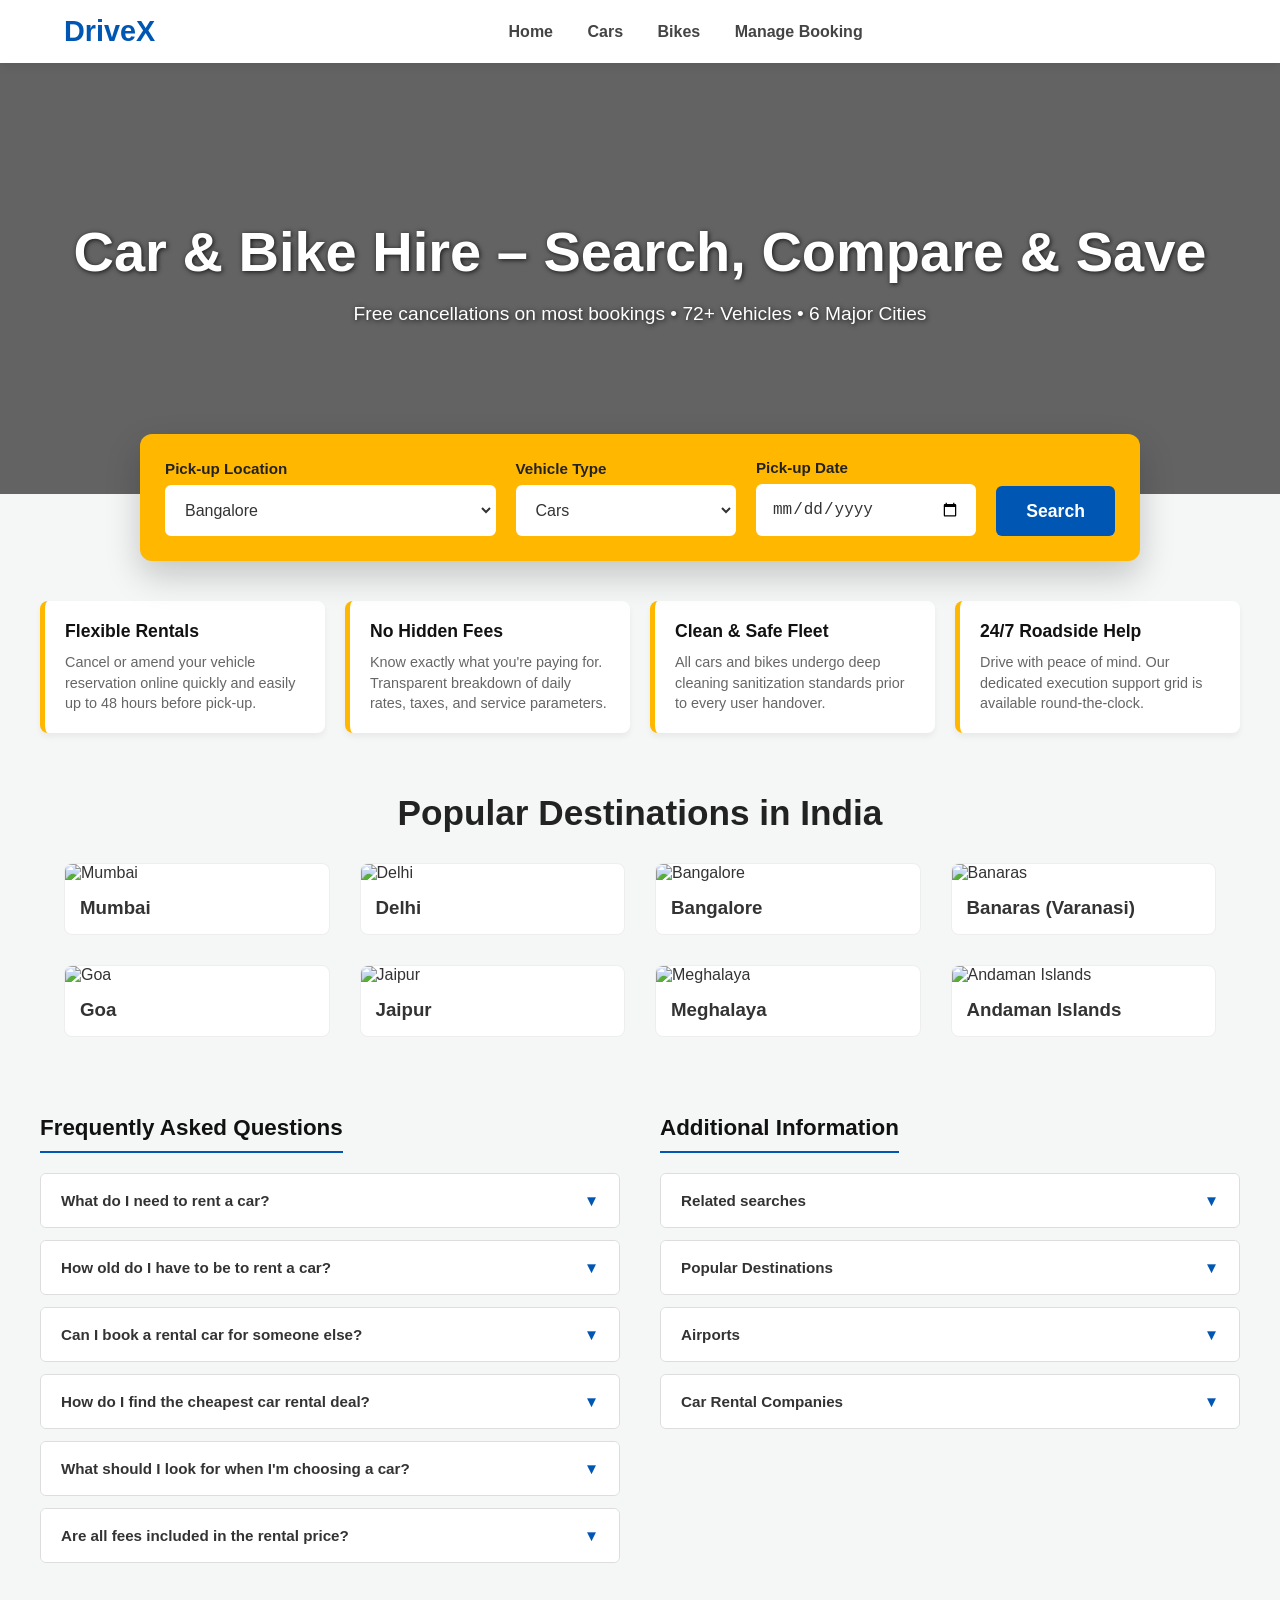
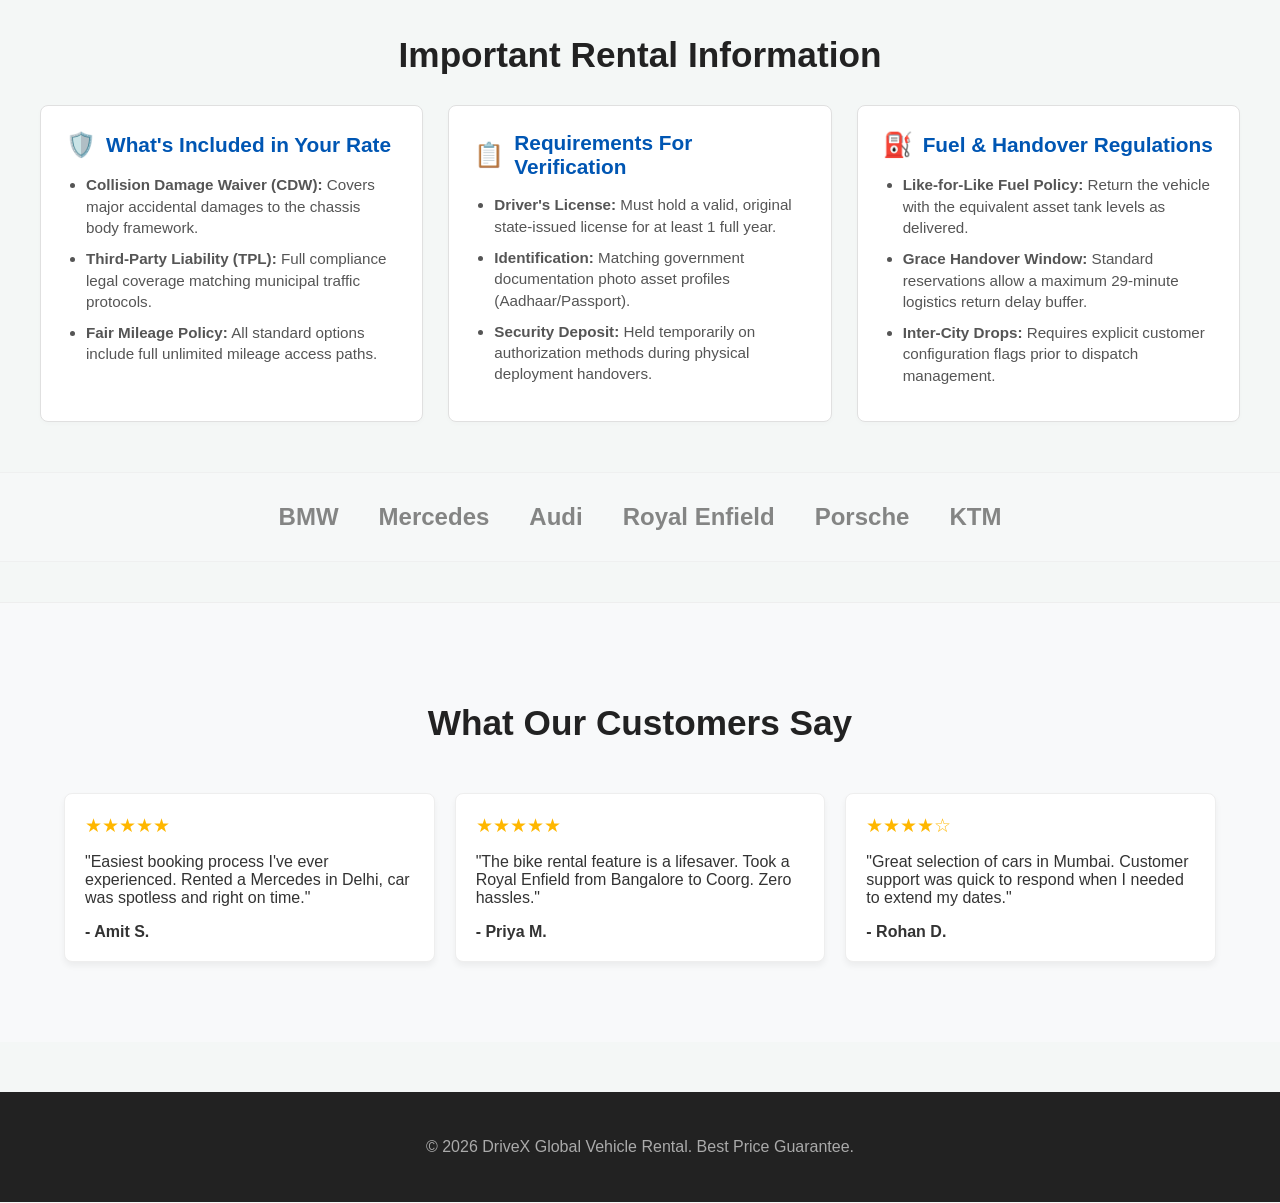
==== commit 5fd82f6c: "t" ====
--- a/src/main/resources/static/index.html
+++ b/src/main/resources/static/index.html
@@ -47,7 +47,7 @@
 		.info-box h4 { margin: 0 0 10px 0; color: #111; font-size: 1.1rem; }
 		.info-box p { margin: 0; color: #666; font-size: 0.9rem; line-height: 1.4; }
 
-		/* DETAILED ADDITIONAL INFO SECTION (RENTALCARS STYLE) */
+		/* DETAILED ADDITIONAL INFO SECTION */
 		.additional-info-section { max-width: 1200px; margin: 50px auto; padding: 0 20px; }
 		.info-grid { display: grid; grid-template-columns: repeat(auto-fit, minmax(340px, 1fr)); gap: 25px; margin-top: 20px; }
 		.info-card { background: #ffffff; border: 1px solid #e0e0e0; border-radius: 8px; padding: 25px; box-shadow: 0 2px 5px rgba(0,0,0,0.02); }
@@ -66,18 +66,19 @@
 
 		/* LAYOUT & STRUCTURE */
 		.section-title { text-align: center; font-size: 2.2rem; margin: 60px 0 30px; color: #222; font-weight: 800; }
-		.grid-3 { display: grid; grid-template-columns: repeat(auto-fit, minmax(300px, 1fr)); gap: 30px; padding: 0 5%; }
+		.grid-destinations { display: grid; grid-template-columns: repeat(auto-fit, minmax(260px, 1fr)); gap: 30px; padding: 0 5%; max-width: 1400px; margin: 0 auto; }
 		.cars-grid { display: grid; grid-template-columns: repeat(auto-fit, minmax(320px, 1fr)); gap: 30px; padding: 20px 5% 60px 5%; max-width: 1400px; margin: 0 auto;}
 		.pro-header { text-align: center; padding: 60px 20px; background: #0056b3; color: white; margin-bottom: 30px; }
 		.pro-header h1, .pro-header p { color: white !important; margin:0; padding-top:10px;}
 
-		/* ACCORDION FAQ BLOCK */
-		.faq-section { max-width: 850px; margin: 60px auto; padding: 0 20px; }
+		/* TWO-COLUMN ACCORDION BLOCK */
+		.two-col-accordion { display: grid; grid-template-columns: repeat(auto-fit, minmax(400px, 1fr)); gap: 40px; max-width: 1200px; margin: 60px auto; padding: 0 20px; align-items: start; }
+		.accordion-column h2 { font-size: 1.4rem; margin-bottom: 20px; color: #111; font-weight: bold; padding-bottom: 10px; border-bottom: 2px solid #0056b3; display: inline-block; }
 		.faq-item { background: white; margin-bottom: 12px; border-radius: 6px; border: 1px solid #ddd; overflow: hidden; }
-		.faq-question { padding: 18px 20px; font-weight: bold; color: #222; cursor: pointer; background: #fff; display: flex; justify-content: space-between; align-items: center; user-select: none; }
-		.faq-question:hover { background: #f9f9f9; }
-		.faq-answer { padding: 0 20px; max-height: 0; overflow: hidden; transition: max-height 0.3s ease-out, padding 0.3s ease-out; color: #555; font-size: 0.95rem; line-height: 1.5; background: #fff; }
-		.faq-item.active .faq-answer { padding: 15px 20px 20px 20px; max-height: 200px; border-top: 1px solid #eee; }
+		.faq-question { padding: 18px 20px; font-weight: bold; color: #333; cursor: pointer; background: #fff; display: flex; justify-content: space-between; align-items: center; user-select: none; font-size: 0.95rem; }
+		.faq-question:hover { background: #f9f9f9; color: #0056b3; }
+		.faq-answer { padding: 0 20px; max-height: 0; overflow: hidden; transition: max-height 0.3s ease-out, padding 0.3s ease-out; color: #555; font-size: 0.9rem; line-height: 1.5; background: #fff; }
+		.faq-item.active .faq-answer { padding: 15px 20px 20px 20px; max-height: 300px; border-top: 1px solid #eee; }
 		.faq-icon { transition: transform 0.3s; font-weight: bold; color: #0056b3; }
 		.faq-item.active .faq-icon { transform: rotate(180deg); }
 
@@ -100,6 +101,7 @@
 		@media (max-width: 768px) {
 			.search-widget-container { grid-template-columns: 1fr; margin-top: 20px; }
 			.nav-links { display: none; }
+			.two-col-accordion { grid-template-columns: 1fr; gap: 20px; }
 		}
 	</style>
 </head>
@@ -116,7 +118,7 @@
 	<div class="auth-buttons" id="authButtons"></div>
 </nav>
 
-<main id="app-content">
+<nav id="app-content">
 
 	<section id="home-view" class="page-view">
 		<div class="hero" style="background-image: linear-gradient(rgba(0,0,0,0.6), rgba(0,0,0,0.6)), url('https://images.unsplash.com/photo-1449965408869-eaa3f722e40d?ixlib=rb-4.0.3&auto=format&fit=crop&w=1920&q=80'); background-size: cover; background-position: center;">
@@ -126,6 +128,7 @@
 			</div>
 		</div>
 
+		<!-- RENTALCARS STYLE SEARCH WIDGET -->
 		<form class="search-widget-container" onsubmit="event.preventDefault(); window.executeHeroSearch();">
 			<div class="search-group">
 				<label>Pick-up Location</label>
@@ -152,6 +155,7 @@
 			<button type="submit" class="search-btn-large" id="btnSearchHero">Search</button>
 		</form>
 
+		<!-- VALUE ADD STRIP -->
 		<div class="info-strip">
 			<div class="info-box">
 				<h4>Flexible Rentals</h4>
@@ -171,6 +175,130 @@
 			</div>
 		</div>
 
+		<div class="content-section">
+			<h2 class="section-title">Popular Destinations in India</h2>
+			<div class="grid-destinations">
+				<div class="step-card" style="padding: 0; overflow: hidden; border-radius: 8px; cursor:pointer; background:white; border: 1px solid #eee;" onclick="executeHeroSearch('Mumbai', 'cars')">
+					<img src="/images/Mumbai.jpg" style="width:100%; height:200px; object-fit:cover;" alt="Mumbai">
+					<h3 style="padding: 15px; margin:0;">Mumbai</h3>
+				</div>
+				<div class="step-card" style="padding: 0; overflow: hidden; border-radius: 8px; cursor:pointer; background:white; border: 1px solid #eee;" onclick="executeHeroSearch('Delhi', 'cars')">
+					<img src="/images/Delhi.jpg" style="width:100%; height:200px; object-fit:cover;" alt="Delhi">
+					<h3 style="padding: 15px; margin:0;">Delhi</h3>
+				</div>
+				<div class="step-card" style="padding: 0; overflow: hidden; border-radius: 8px; cursor:pointer; background:white; border: 1px solid #eee;" onclick="executeHeroSearch('Bangalore', 'bikes')">
+					<img src="/images/Bangalore.jpg" style="width:100%; height:200px; object-fit:cover;" alt="Bangalore">
+					<h3 style="padding: 15px; margin:0;">Bangalore</h3>
+				</div>
+				<div class="step-card" style="padding: 0; overflow: hidden; border-radius: 8px; cursor:pointer; background:white; border: 1px solid #eee;" onclick="executeHeroSearch('Banaras', 'cars')">
+					<img src="/images/banaras.jpg" style="width:100%; height:200px; object-fit:cover;" alt="Banaras">
+					<h3 style="padding: 15px; margin:0;">Banaras (Varanasi)</h3>
+				</div>
+				<div class="step-card" style="padding: 0; overflow: hidden; border-radius: 8px; cursor:pointer; background:white; border: 1px solid #eee;" onclick="executeHeroSearch('Goa', 'cars')">
+					<img src="/images/goa.jpg" style="width:100%; height:200px; object-fit:cover;" alt="Goa">
+					<h3 style="padding: 15px; margin:0;">Goa</h3>
+				</div>
+				<div class="step-card" style="padding: 0; overflow: hidden; border-radius: 8px; cursor:pointer; background:white; border: 1px solid #eee;" onclick="executeHeroSearch('Jaipur', 'cars')">
+					<img src="/images/jaipur.jpg" style="width:100%; height:200px; object-fit:cover;" alt="Jaipur">
+					<h3 style="padding: 15px; margin:0;">Jaipur</h3>
+				</div>
+				<div class="step-card" style="padding: 0; overflow: hidden; border-radius: 8px; cursor:pointer; background:white; border: 1px solid #eee;" onclick="executeHeroSearch('Meghalaya', 'cars')">
+					<img src="/images/meghalaya.jpg" style="width:100%; height:200px; object-fit:cover;" alt="Meghalaya">
+					<h3 style="padding: 15px; margin:0;">Meghalaya</h3>
+				</div>
+				<div class="step-card" style="padding: 0; overflow: hidden; border-radius: 8px; cursor:pointer; background:white; border: 1px solid #eee;" onclick="executeHeroSearch('Andaman', 'cars')">
+					<img src="/images/andaman-island.jpg" style="width:100%; height:200px; object-fit:cover;" alt="Andaman Islands">
+					<h3 style="padding: 15px; margin:0;">Andaman Islands</h3>
+				</div>
+			</div>
+		</div>
+
+		<!-- TWO-COLUMN FAQ AND ADDITIONAL INFO (RENTALCARS.COM STYLE) -->
+		<div class="two-col-accordion">
+			<!-- Left Column: FAQ -->
+			<div class="accordion-column">
+				<h2>Frequently Asked Questions</h2>
+
+				<div class="faq-item">
+					<div class="faq-question" onclick="toggleFaq(this)">What do I need to rent a car? <span class="faq-icon">▼</span></div>
+					<div class="faq-answer">To book your vehicle, all you need is a credit or debit card. When you pick up the vehicle, you'll need your voucher, the main driver's credit/debit card, their valid driving licence, and an additional form of ID (like a passport).</div>
+				</div>
+
+				<div class="faq-item">
+					<div class="faq-question" onclick="toggleFaq(this)">How old do I have to be to rent a car? <span class="faq-icon">▼</span></div>
+					<div class="faq-answer">For most rental companies, the minimum age requirement is between 21 and 70 years old. If you're under 25 or over 70, you might have to pay an additional fee.</div>
+				</div>
+
+				<div class="faq-item">
+					<div class="faq-question" onclick="toggleFaq(this)">Can I book a rental car for someone else? <span class="faq-icon">▼</span></div>
+					<div class="faq-answer">Yes, as long as they meet these requirements. Just fill in their details while you're making the reservation.</div>
+				</div>
+
+				<div class="faq-item">
+					<div class="faq-question" onclick="toggleFaq(this)">How do I find the cheapest car rental deal? <span class="faq-icon">▼</span></div>
+					<div class="faq-answer">We work with all the major international car hire brands to bring you a huge choice of cars at the very best prices. Just use our search form to compare deals.</div>
+				</div>
+
+				<div class="faq-item">
+					<div class="faq-question" onclick="toggleFaq(this)">What should I look for when I'm choosing a car? <span class="faq-icon">▼</span></div>
+					<div class="faq-answer">Consider the amount of luggage you'll have and the number of passengers. Make sure to check the fuel policy, mileage limits, and the amount required for the security deposit.</div>
+				</div>
+
+				<div class="faq-item">
+					<div class="faq-question" onclick="toggleFaq(this)">Are all fees included in the rental price? <span class="faq-icon">▼</span></div>
+					<div class="faq-answer">The vast majority of our rentals include Theft Protection, Collision Damage Waiver (CDW), local taxes, airport surcharges and any road fees. Any extra hidden fees will be clearly stated before booking.</div>
+				</div>
+			</div>
+
+			<!-- Right Column: Additional Information -->
+			<div class="accordion-column">
+				<h2>Additional Information</h2>
+
+				<div class="faq-item">
+					<div class="faq-question" onclick="toggleFaq(this)">Related searches <span class="faq-icon">▼</span></div>
+					<div class="faq-answer">
+						<ul style="list-style-type: none; padding: 0; margin: 0;">
+							<li><a href="#cars" style="color:#0056b3; text-decoration:none;">Luxury Car Rentals</a></li>
+							<li><a href="#bikes" style="color:#0056b3; text-decoration:none;">Monthly Bike Subscriptions</a></li>
+							<li><a href="#cars" style="color:#0056b3; text-decoration:none;">7-Seater SUVs</a></li>
+							<li><a href="#cars" style="color:#0056b3; text-decoration:none;">Automatic Transmission Vehicles</a></li>
+						</ul>
+					</div>
+				</div>
+
+				<div class="faq-item">
+					<div class="faq-question" onclick="toggleFaq(this)">Popular Destinations <span class="faq-icon">▼</span></div>
+					<div class="faq-answer">
+						<ul style="list-style-type: none; padding: 0; margin: 0;">
+							<li><a href="#" onclick="executeHeroSearch('Bangalore', 'cars'); return false;" style="color:#0056b3; text-decoration:none;">Car Hire in Bangalore</a></li>
+							<li><a href="#" onclick="executeHeroSearch('Mumbai', 'cars'); return false;" style="color:#0056b3; text-decoration:none;">Car Hire in Mumbai</a></li>
+							<li><a href="#" onclick="executeHeroSearch('Delhi', 'cars'); return false;" style="color:#0056b3; text-decoration:none;">Car Hire in New Delhi</a></li>
+							<li><a href="#" onclick="executeHeroSearch('Goa', 'bikes'); return false;" style="color:#0056b3; text-decoration:none;">Bike Hire in Goa</a></li>
+						</ul>
+					</div>
+				</div>
+
+				<div class="faq-item">
+					<div class="faq-question" onclick="toggleFaq(this)">Airports <span class="faq-icon">▼</span></div>
+					<div class="faq-answer">
+						<ul style="list-style-type: none; padding: 0; margin: 0;">
+							<li><a href="#" style="color:#0056b3; text-decoration:none;">Chhatrapati Shivaji Maharaj International (BOM)</a></li>
+							<li><a href="#" style="color:#0056b3; text-decoration:none;">Indira Gandhi International Airport (DEL)</a></li>
+							<li><a href="#" style="color:#0056b3; text-decoration:none;">Kempegowda International Airport (BLR)</a></li>
+						</ul>
+					</div>
+				</div>
+
+				<div class="faq-item">
+					<div class="faq-question" onclick="toggleFaq(this)">Car Rental Companies <span class="faq-icon">▼</span></div>
+					<div class="faq-answer">
+						<p style="margin:0;">We partner with top-rated local and global fleet providers to bring you options from Zoomcar, Revv, Royal Brothers, and independent premium dealers.</p>
+					</div>
+				</div>
+			</div>
+		</div>
+
+		<!-- NEW COMPREHENSIVE ADDITIONAL INFORMATION GRID SECTION -->
 		<div class="additional-info-section">
 			<h2 class="section-title">Important Rental Information</h2>
 			<div class="info-grid">
@@ -205,48 +333,7 @@
 			<h3>BMW</h3><h3>Mercedes</h3><h3>Audi</h3><h3>Royal Enfield</h3><h3>Porsche</h3><h3>KTM</h3>
 		</div>
 
-		<div class="content-section">
-			<h2 class="section-title">Popular Destinations in India</h2>
-			<div class="grid-3">
-				<div class="step-card" style="padding: 0; overflow: hidden; border-radius: 8px; cursor:pointer; background:white; border: 1px solid #eee;" onclick="executeHeroSearch('Mumbai', 'cars')">
-					<img src="https://images.unsplash.com/photo-1522206090940-025a1e2f38cc?ixlib=rb-4.0.3&auto=format&fit=crop&w=600&q=80" style="width:100%; height:200px; object-fit:cover;" alt="Mumbai">
-					<h3 style="padding: 15px; margin:0;">Mumbai (Cars & Bikes)</h3>
-				</div>
-				<div class="step-card" style="padding: 0; overflow: hidden; border-radius: 8px; cursor:pointer; background:white; border: 1px solid #eee;" onclick="executeHeroSearch('Delhi', 'cars')">
-					<img src="https://images.unsplash.com/photo-1587474260584-136574528ed5?ixlib=rb-4.0.3&auto=format&fit=crop&w=600&q=80" style="width:100%; height:200px; object-fit:cover;" alt="Delhi">
-					<h3 style="padding: 15px; margin:0;">Delhi (Cars & Bikes)</h3>
-				</div>
-				<div class="step-card" style="padding: 0; overflow: hidden; border-radius: 8px; cursor:pointer; background:white; border: 1px solid #eee;" onclick="executeHeroSearch('Bangalore', 'bikes')">
-					<img src="https://images.unsplash.com/photo-1596176530529-78163a4f7af2?ixlib=rb-4.0.3&auto=format&fit=crop&w=600&q=80" style="width:100%; height:200px; object-fit:cover;" alt="Bangalore">
-					<h3 style="padding: 15px; margin:0;">Bangalore (Bikes Focus)</h3>
-				</div>
-			</div>
-		</div>
-
-		<div class="faq-section">
-			<h2 class="section-title">Frequently Asked Questions</h2>
-
-			<div class="faq-item">
-				<div class="faq-question" onclick="toggleFaq(this)">What do I need to rent a car or bike? <span class="faq-icon">▼</span></div>
-				<div class="faq-answer">To book a vehicle, you need a valid Aadhaar card/Passport, a regular active driver's license matching the target vehicle framework (2-wheeler or 4-wheeler), and an authorized secure payment method profile.</div>
-			</div>
-
-			<div class="faq-item">
-				<div class="faq-question" onclick="toggleFaq(this)">Am I old enough to hire a vehicle? <span class="faq-icon">▼</span></div>
-				<div class="faq-answer">For standard commuter cars and bikes, the minimum driver authorization age threshold is 21 years old. For premium luxury categories (BMW, Mercedes, Superbikes), renters must be at least 25 years old.</div>
-			</div>
-
-			<div class="faq-item">
-				<div class="faq-question" onclick="toggleFaq(this)">Are all fees included in the deployment cost? <span class="faq-icon">▼</span></div>
-				<div class="faq-answer">Yes, our basic daily rate calculation grid covers vehicle deployment, basic third-party platform insurance matching local regulations, and value-added tax profiles. Fuel costs are managed based on pickup levels.</div>
-			</div>
-
-			<div class="faq-item">
-				<div class="faq-question" onclick="toggleFaq(this)">Can I book a rental for someone else? <span class="faq-icon">▼</span></div>
-				<div class="faq-answer">Yes, provided that you input their full legal identity profile data during the reservation processing screen. The primary operator must present their own original matching documentation upon logistics handover execution.</div>
-			</div>
-		</div>
-
+		<!-- REVIEWS SECTION -->
 		<div class="content-section alt-bg" style="background:#f8f9fa; padding: 40px 0 60px 0; border-top: 1px solid #eee; margin-top: 40px;">
 			<h2 class="section-title">What Our Customers Say</h2>
 			<div class="reviews-grid">
@@ -317,8 +404,9 @@
 		</div>
 	</section>
 
-</main>
-
+</nav>
+
+<!-- LOGIN MODAL -->
 <div class="modal" id="loginModal">
 	<div class="modal-content">
 		<span class="close-btn" id="closeLogin">&times;</span>
@@ -331,6 +419,7 @@
 	</div>
 </div>
 
+<!-- REGISTER MODAL -->
 <div class="modal" id="registerModal">
 	<div class="modal-content">
 		<span class="close-btn" id="closeRegister">&times;</span>
@@ -345,6 +434,7 @@
 	</div>
 </div>
 
+<!-- BOOKING MODAL -->
 <div class="modal" id="bookingModal">
 	<div class="modal-content">
 		<span class="close-btn" onclick="closeBookingModal()">&times;</span>
@@ -358,6 +448,7 @@
 	</div>
 </div>
 
+<!-- COMPREHENSIVE VEHICLE ADDITIONAL SPECIFICATIONS POPUP MODAL -->
 <div class="modal" id="infoModal">
 	<div class="modal-content" style="max-width: 550px;">
 		<span class="close-btn" onclick="closeInfoModal()">&times;</span>
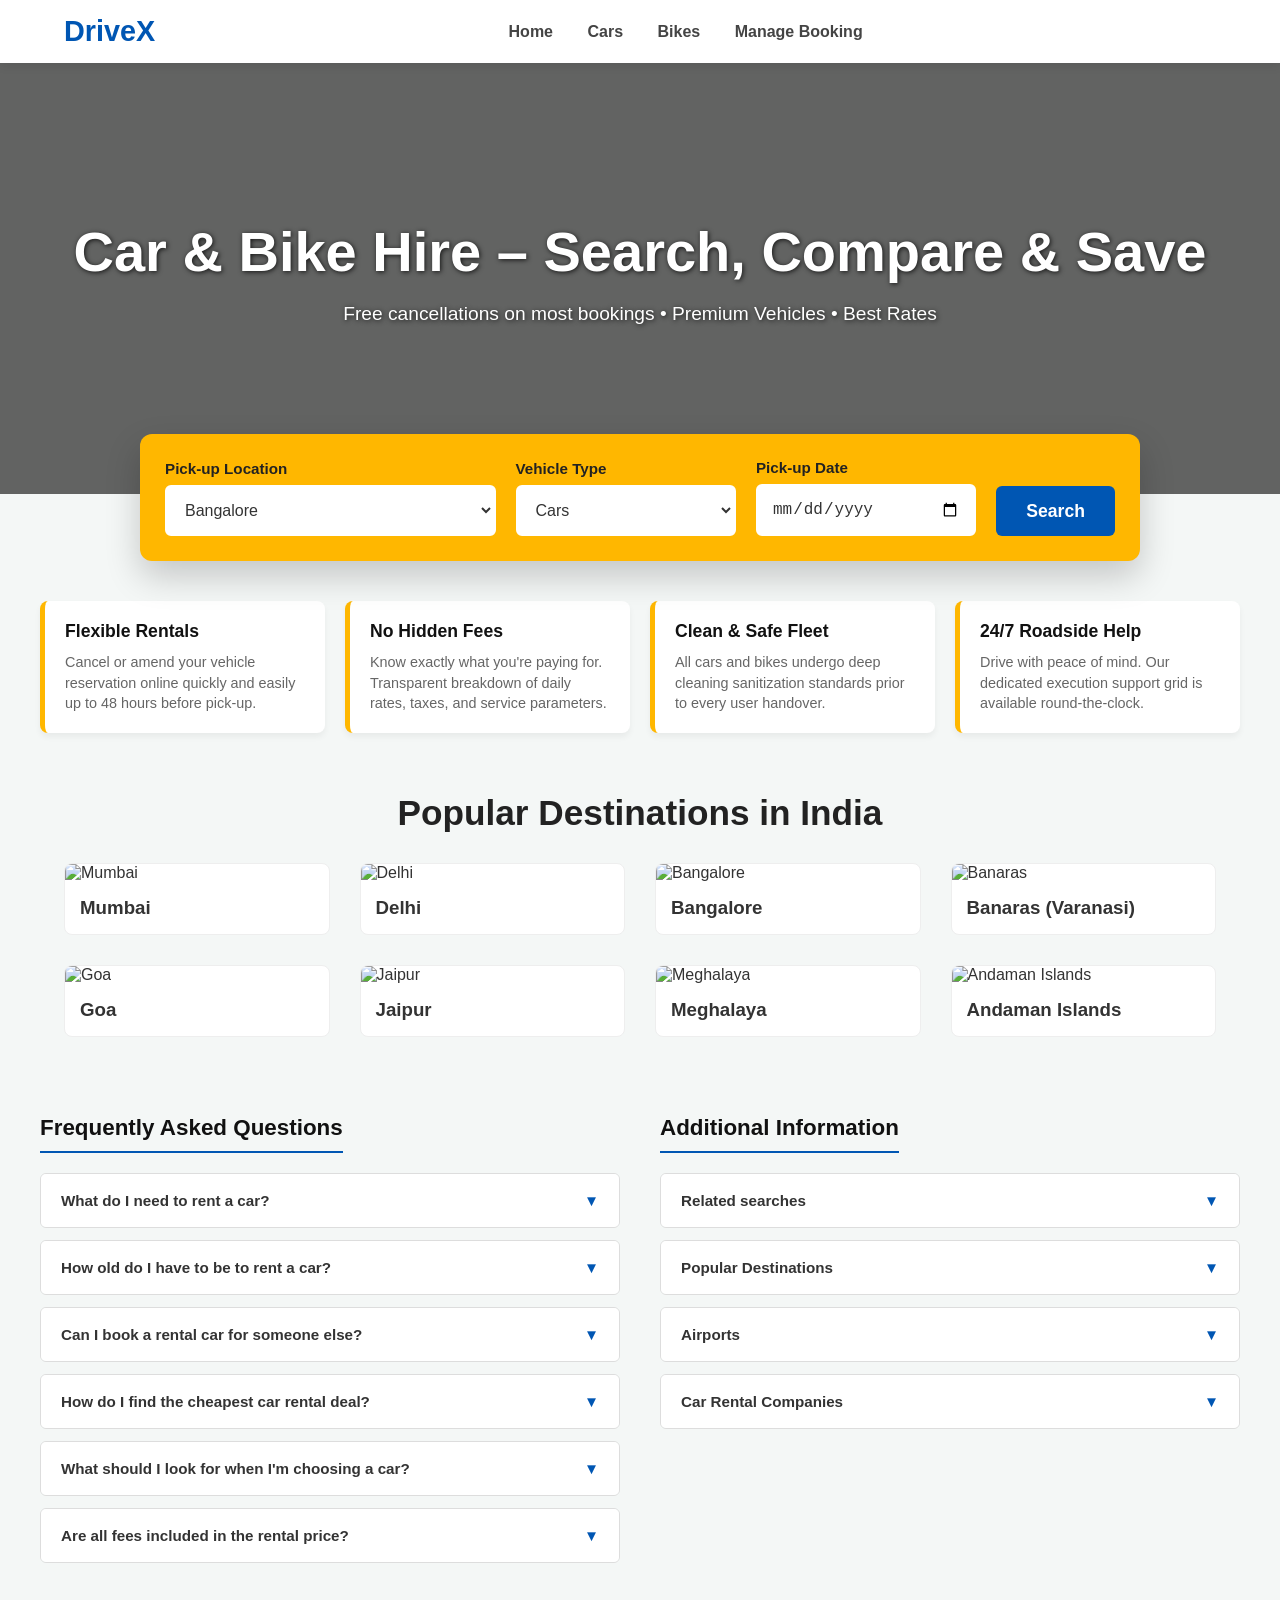
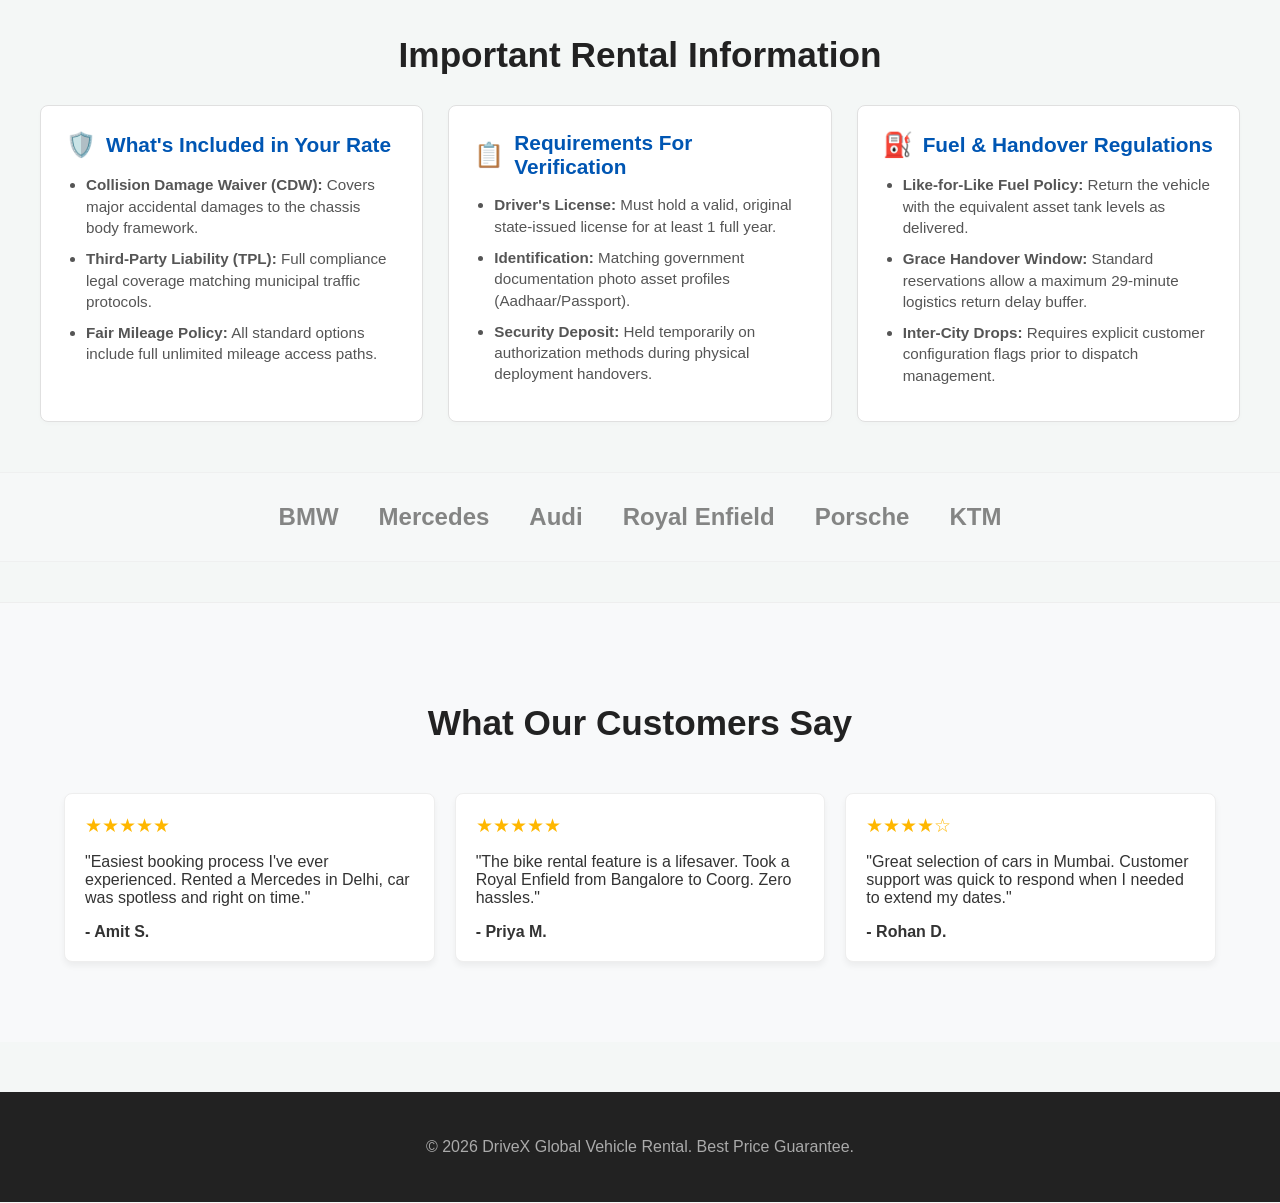
==== commit 4287cdca: "t" ====
--- a/src/main/resources/static/index.html
+++ b/src/main/resources/static/index.html
@@ -124,11 +124,10 @@
 		<div class="hero" style="background-image: linear-gradient(rgba(0,0,0,0.6), rgba(0,0,0,0.6)), url('https://images.unsplash.com/photo-1449965408869-eaa3f722e40d?ixlib=rb-4.0.3&auto=format&fit=crop&w=1920&q=80'); background-size: cover; background-position: center;">
 			<div class="hero-content">
 				<h1 style="font-size: 3.5rem; margin-bottom: 10px;">Car & Bike Hire – Search, Compare & Save</h1>
-				<p style="font-size: 1.2rem; font-weight: 300;">Free cancellations on most bookings • 72+ Vehicles • 6 Major Cities</p>
-			</div>
-		</div>
-
-		<!-- RENTALCARS STYLE SEARCH WIDGET -->
+				<p style="font-size: 1.2rem; font-weight: 300;">Free cancellations on most bookings • Premium Vehicles • Best Rates</p>
+			</div>
+		</div>
+
 		<form class="search-widget-container" onsubmit="event.preventDefault(); window.executeHeroSearch();">
 			<div class="search-group">
 				<label>Pick-up Location</label>
@@ -155,7 +154,6 @@
 			<button type="submit" class="search-btn-large" id="btnSearchHero">Search</button>
 		</form>
 
-		<!-- VALUE ADD STRIP -->
 		<div class="info-strip">
 			<div class="info-box">
 				<h4>Flexible Rentals</h4>
@@ -213,9 +211,7 @@
 			</div>
 		</div>
 
-		<!-- TWO-COLUMN FAQ AND ADDITIONAL INFO (RENTALCARS.COM STYLE) -->
 		<div class="two-col-accordion">
-			<!-- Left Column: FAQ -->
 			<div class="accordion-column">
 				<h2>Frequently Asked Questions</h2>
 
@@ -250,7 +246,6 @@
 				</div>
 			</div>
 
-			<!-- Right Column: Additional Information -->
 			<div class="accordion-column">
 				<h2>Additional Information</h2>
 
@@ -298,7 +293,6 @@
 			</div>
 		</div>
 
-		<!-- NEW COMPREHENSIVE ADDITIONAL INFORMATION GRID SECTION -->
 		<div class="additional-info-section">
 			<h2 class="section-title">Important Rental Information</h2>
 			<div class="info-grid">
@@ -333,7 +327,6 @@
 			<h3>BMW</h3><h3>Mercedes</h3><h3>Audi</h3><h3>Royal Enfield</h3><h3>Porsche</h3><h3>KTM</h3>
 		</div>
 
-		<!-- REVIEWS SECTION -->
 		<div class="content-section alt-bg" style="background:#f8f9fa; padding: 40px 0 60px 0; border-top: 1px solid #eee; margin-top: 40px;">
 			<h2 class="section-title">What Our Customers Say</h2>
 			<div class="reviews-grid">
@@ -361,14 +354,28 @@
 			<h1>Compare Car Rentals</h1>
 			<p>Find the best daily rates across 6 major cities.</p>
 		</div>
-		<div class="filter-bar" style="max-width:1400px; margin:20px auto; display:flex; gap:15px; padding: 0 5%;">
-			<select id="carCityFilter" onchange="filterVehicles()" style="padding:12px; border-radius:6px; border:1px solid #ccc; font-size:1rem; outline:none; cursor:pointer;">
+		<div class="filter-bar" style="max-width:1400px; margin:20px auto; display:flex; flex-wrap:wrap; gap:15px; padding: 0 5%;">
+			<select id="carCityFilter" onchange="filterVehicles()" style="padding:12px; border-radius:6px; border:1px solid #ccc; font-size:1rem; outline:none; cursor:pointer; flex:1; min-width:150px;">
 				<option value="all">All Locations</option>
+				<option value="Bangalore">Bangalore</option>
+				<option value="Chennai">Chennai</option>
+				<option value="Delhi">Delhi</option>
+				<option value="Hyderabad">Hyderabad</option>
+				<option value="Mumbai">Mumbai</option>
+				<option value="Pune">Pune</option>
 			</select>
-			<select id="carSortFilter" onchange="filterVehicles()" style="padding:12px; border-radius:6px; border:1px solid #ccc; font-size:1rem; outline:none; cursor:pointer;">
-				<option value="asc">Price: Low to High</option>
-				<option value="desc">Price: High to Low</option>
+			<select id="carBrandFilter" onchange="filterVehicles()" style="padding:12px; border-radius:6px; border:1px solid #ccc; font-size:1rem; outline:none; cursor:pointer; flex:1; min-width:150px;">
+				<option value="all">All Brands</option>
+				<option value="Audi">Audi</option>
+				<option value="BMW">BMW</option>
+				<option value="Honda">Honda</option>
+				<option value="Hyundai">Hyundai</option>
+				<option value="Mahindra">Mahindra</option>
+				<option value="Mercedes">Mercedes</option>
+				<option value="Tata">Tata</option>
+				<option value="Toyota">Toyota</option>
 			</select>
+			<input type="number" id="carMaxPrice" placeholder="Max Price ($/day)" oninput="debounceFilter()" style="padding:12px; border-radius:6px; border:1px solid #ccc; font-size:1rem; outline:none; flex:1; min-width:150px;">
 		</div>
 		<div class="cars-section">
 			<div class="cars-grid" id="carList"></div>
@@ -380,14 +387,29 @@
 			<h1>Superbikes & Commuters</h1>
 			<p>Two wheels move the soul. Book instantly.</p>
 		</div>
-		<div class="filter-bar" style="max-width:1400px; margin:20px auto; display:flex; gap:15px; padding: 0 5%;">
-			<select id="bikeCityFilter" onchange="filterVehicles()" style="padding:12px; border-radius:6px; border:1px solid #ccc; font-size:1rem; outline:none; cursor:pointer;">
+		<div class="filter-bar" style="max-width:1400px; margin:20px auto; display:flex; flex-wrap:wrap; gap:15px; padding: 0 5%;">
+			<select id="bikeCityFilter" onchange="filterVehicles()" style="padding:12px; border-radius:6px; border:1px solid #ccc; font-size:1rem; outline:none; cursor:pointer; flex:1; min-width:150px;">
 				<option value="all">All Locations</option>
+				<option value="Bangalore">Bangalore</option>
+				<option value="Chennai">Chennai</option>
+				<option value="Delhi">Delhi</option>
+				<option value="Goa">Goa</option>
+				<option value="Mumbai">Mumbai</option>
+				<option value="Pune">Pune</option>
 			</select>
-			<select id="bikeSortFilter" onchange="filterVehicles()" style="padding:12px; border-radius:6px; border:1px solid #ccc; font-size:1rem; outline:none; cursor:pointer;">
-				<option value="asc">Price: Low to High</option>
-				<option value="desc">Price: High to Low</option>
+			<select id="bikeBrandFilter" onchange="filterVehicles()" style="padding:12px; border-radius:6px; border:1px solid #ccc; font-size:1rem; outline:none; cursor:pointer; flex:1; min-width:150px;">
+				<option value="all">All Brands</option>
+				<option value="Bajaj">Bajaj</option>
+				<option value="BMW">BMW</option>
+				<option value="Ducati">Ducati</option>
+				<option value="Harley-Davidson">Harley-Davidson</option>
+				<option value="Honda">Honda</option>
+				<option value="KTM">KTM</option>
+				<option value="Royal Enfield">Royal Enfield</option>
+				<option value="TVS">TVS</option>
+				<option value="Yamaha">Yamaha</option>
 			</select>
+			<input type="number" id="bikeMaxPrice" placeholder="Max Price ($/day)" oninput="debounceFilter()" style="padding:12px; border-radius:6px; border:1px solid #ccc; font-size:1rem; outline:none; flex:1; min-width:150px;">
 		</div>
 		<div class="cars-section">
 			<div class="cars-grid" id="bikeList"></div>
@@ -406,7 +428,6 @@
 
 </nav>
 
-<!-- LOGIN MODAL -->
 <div class="modal" id="loginModal">
 	<div class="modal-content">
 		<span class="close-btn" id="closeLogin">&times;</span>
@@ -419,7 +440,6 @@
 	</div>
 </div>
 
-<!-- REGISTER MODAL -->
 <div class="modal" id="registerModal">
 	<div class="modal-content">
 		<span class="close-btn" id="closeRegister">&times;</span>
@@ -434,7 +454,6 @@
 	</div>
 </div>
 
-<!-- BOOKING MODAL -->
 <div class="modal" id="bookingModal">
 	<div class="modal-content">
 		<span class="close-btn" onclick="closeBookingModal()">&times;</span>
@@ -448,7 +467,6 @@
 	</div>
 </div>
 
-<!-- COMPREHENSIVE VEHICLE ADDITIONAL SPECIFICATIONS POPUP MODAL -->
 <div class="modal" id="infoModal">
 	<div class="modal-content" style="max-width: 550px;">
 		<span class="close-btn" onclick="closeInfoModal()">&times;</span>
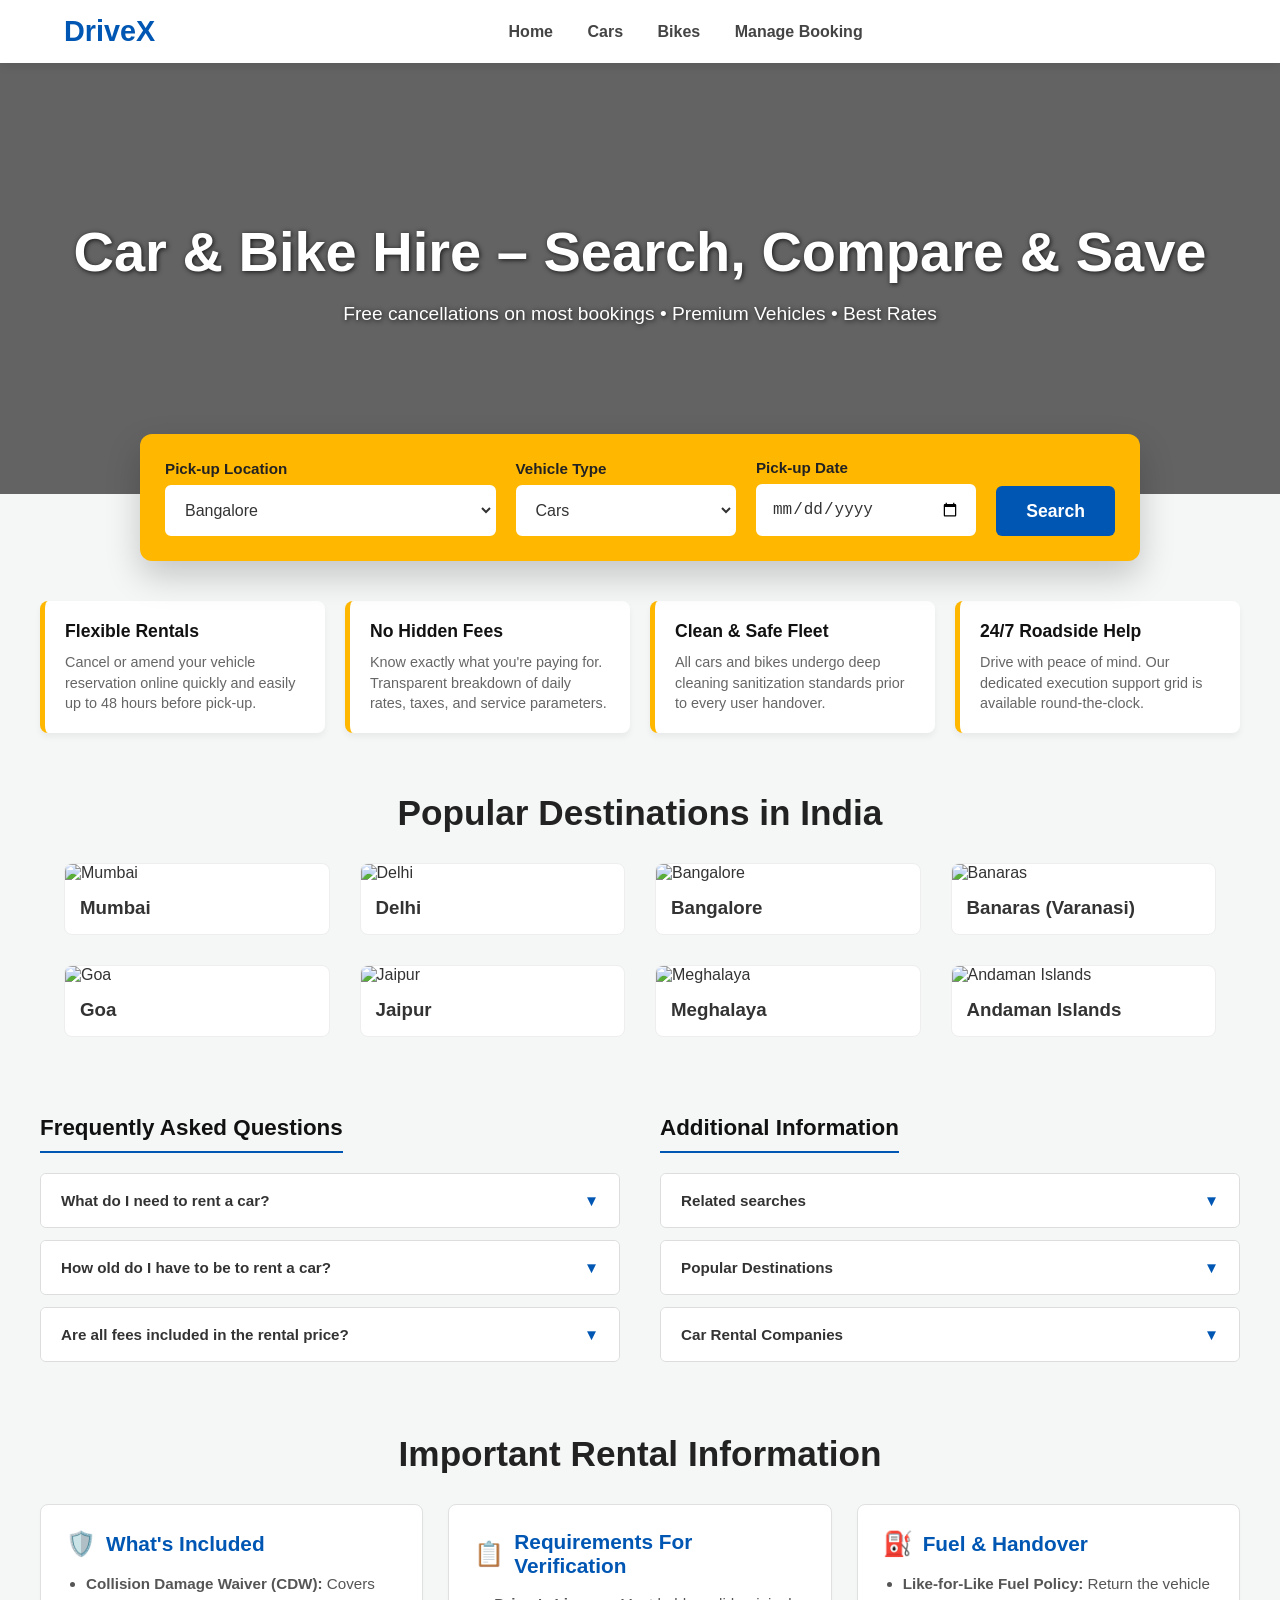
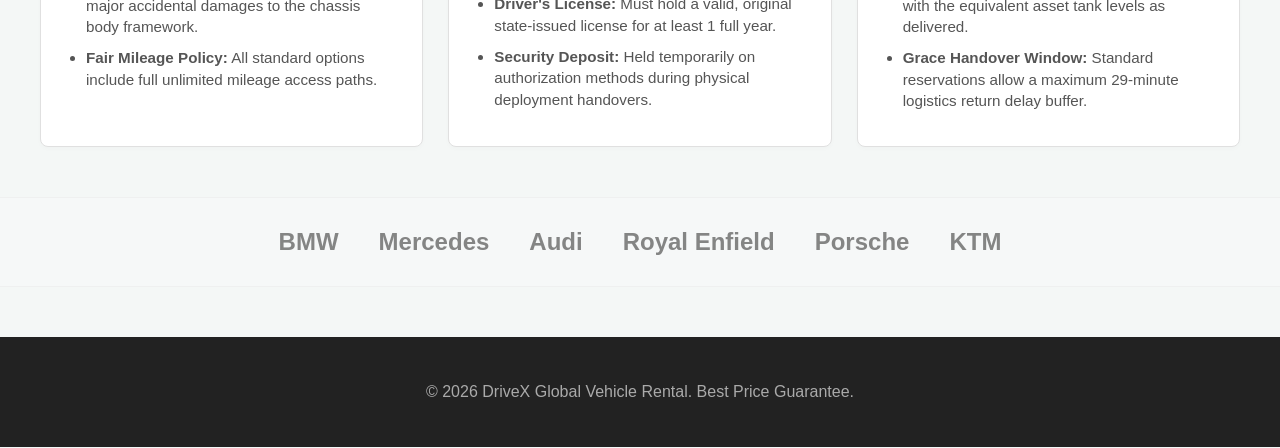
==== commit 0654934c: "first commit" ====
--- a/src/main/resources/static/index.html
+++ b/src/main/resources/static/index.html
@@ -28,12 +28,7 @@
 		.hero h1, .hero p { color: white !important; text-shadow: 1px 1px 5px rgba(0,0,0,0.8); }
 
 		/* RENTALCARS STYLE SEARCH WIDGET */
-		.search-widget-container {
-			background: #ffb700; padding: 25px; border-radius: 12px; max-width: 950px;
-			margin: -60px auto 40px auto; position: relative; z-index: 10;
-			box-shadow: 0 15px 35px rgba(0,0,0,0.2); display: grid;
-			grid-template-columns: 1.5fr 1fr 1fr auto; gap: 20px; align-items: end;
-		}
+		.search-widget-container { background: #ffb700; padding: 25px; border-radius: 12px; max-width: 950px; margin: -60px auto 40px auto; position: relative; z-index: 10; box-shadow: 0 15px 35px rgba(0,0,0,0.2); display: grid; grid-template-columns: 1.5fr 1fr 1fr auto; gap: 20px; align-items: end; }
 		.search-group { display: flex; flex-direction: column; text-align: left; }
 		.search-group label { font-weight: 800; margin-bottom: 8px; color: #222; font-size: 0.95rem; }
 		.search-group input, .search-group select { padding: 14px; border: 2px solid #fff; border-radius: 6px; font-size: 1rem; color: #333; outline: none; background: white; box-sizing: border-box; width: 100%; }
@@ -41,13 +36,11 @@
 		.search-btn-large { background: #0056b3; color: white; border: none; padding: 14px 30px; font-size: 1.1rem; border-radius: 6px; cursor: pointer; font-weight: bold; height: 50px; width: 100%; }
 		.search-btn-large:hover { background: #004494; }
 
-		/* VALUE ADD STRIP */
+		/* VALUE ADD STRIP & DETAILED INFO */
 		.info-strip { display: grid; grid-template-columns: repeat(auto-fit, minmax(220px, 1fr)); gap: 20px; max-width: 1200px; margin: 40px auto; padding: 0 20px; }
 		.info-box { background: white; padding: 20px; border-radius: 8px; border-left: 5px solid #ffb700; box-shadow: 0 4px 6px rgba(0,0,0,0.05); }
 		.info-box h4 { margin: 0 0 10px 0; color: #111; font-size: 1.1rem; }
 		.info-box p { margin: 0; color: #666; font-size: 0.9rem; line-height: 1.4; }
-
-		/* DETAILED ADDITIONAL INFO SECTION */
 		.additional-info-section { max-width: 1200px; margin: 50px auto; padding: 0 20px; }
 		.info-grid { display: grid; grid-template-columns: repeat(auto-fit, minmax(340px, 1fr)); gap: 25px; margin-top: 20px; }
 		.info-card { background: #ffffff; border: 1px solid #e0e0e0; border-radius: 8px; padding: 25px; box-shadow: 0 2px 5px rgba(0,0,0,0.02); }
@@ -95,8 +88,18 @@
 		.reviews-grid { display: grid; grid-template-columns: repeat(auto-fit, minmax(300px, 1fr)); gap: 20px; padding: 20px 5%; max-width: 1200px; margin: 0 auto;}
 		.review-card { background: white; padding: 20px; border-radius: 8px; box-shadow: 0 4px 6px rgba(0,0,0,0.05); border: 1px solid #eee; }
 		.stars { color: #ffb700; font-size: 1.2rem; margin-bottom: 10px; }
-
 		footer { text-align: center; padding: 30px; background: #222; color: #aaa; margin-top: 50px; }
+
+		/* SKELETON LOADER ANIMATIONS */
+		@keyframes shimmer {
+			0% { background-position: -468px 0; }
+			100% { background-position: 468px 0; }
+		}
+		.skeleton-card { background: white; border-radius: 10px; overflow: hidden; border: 1px solid #eaeaea; height: 400px; box-shadow: 0 4px 15px rgba(0,0,0,0.06); }
+		.skeleton-img { width: 100%; height: 220px; background: #f6f7f8; background-image: linear-gradient(to right, #f6f7f8 0%, #edeef1 20%, #f6f7f8 40%, #f6f7f8 100%); background-size: 800px 100%; animation: shimmer 1.5s infinite linear forwards; }
+		.skeleton-text { height: 20px; margin: 20px; border-radius: 4px; background: #f6f7f8; background-image: linear-gradient(to right, #f6f7f8 0%, #edeef1 20%, #f6f7f8 40%, #f6f7f8 100%); background-size: 800px 100%; animation: shimmer 1.5s infinite linear forwards; }
+		.skeleton-text.short { width: 60%; margin-top: 10px; }
+		.skeleton-btn { height: 40px; margin: 30px 20px 20px; border-radius: 6px; width: 40%; float: right; background: #f6f7f8; background-image: linear-gradient(to right, #f6f7f8 0%, #edeef1 20%, #f6f7f8 40%, #f6f7f8 100%); background-size: 800px 100%; animation: shimmer 1.5s infinite linear forwards; }
 
 		@media (max-width: 768px) {
 			.search-widget-container { grid-template-columns: 1fr; margin-top: 20px; }
@@ -110,16 +113,15 @@
 <nav class="navbar">
 	<div class="logo">DriveX</div>
 	<div class="nav-links">
-		<a href="#home" class="nav-item">Home</a>
-		<a href="#cars" class="nav-item">Cars</a>
-		<a href="#bikes" class="nav-item">Bikes</a>
-		<a href="#dashboard" class="nav-item">Manage Booking</a>
+		<a href="/home" class="nav-item">Home</a>
+		<a href="/cars" class="nav-item">Cars</a>
+		<a href="/bikes" class="nav-item">Bikes</a>
+		<a href="/dashboard" class="nav-item">Manage Booking</a>
 	</div>
 	<div class="auth-buttons" id="authButtons"></div>
 </nav>
 
 <nav id="app-content">
-
 	<section id="home-view" class="page-view">
 		<div class="hero" style="background-image: linear-gradient(rgba(0,0,0,0.6), rgba(0,0,0,0.6)), url('https://images.unsplash.com/photo-1449965408869-eaa3f722e40d?ixlib=rb-4.0.3&auto=format&fit=crop&w=1920&q=80'); background-size: cover; background-position: center;">
 			<div class="hero-content">
@@ -155,200 +157,73 @@
 		</form>
 
 		<div class="info-strip">
-			<div class="info-box">
-				<h4>Flexible Rentals</h4>
-				<p>Cancel or amend your vehicle reservation online quickly and easily up to 48 hours before pick-up.</p>
-			</div>
-			<div class="info-box">
-				<h4>No Hidden Fees</h4>
-				<p>Know exactly what you're paying for. Transparent breakdown of daily rates, taxes, and service parameters.</p>
-			</div>
-			<div class="info-box">
-				<h4>Clean & Safe Fleet</h4>
-				<p>All cars and bikes undergo deep cleaning sanitization standards prior to every user handover.</p>
-			</div>
-			<div class="info-box">
-				<h4>24/7 Roadside Help</h4>
-				<p>Drive with peace of mind. Our dedicated execution support grid is available round-the-clock.</p>
-			</div>
+			<div class="info-box"><h4>Flexible Rentals</h4><p>Cancel or amend your vehicle reservation online quickly and easily up to 48 hours before pick-up.</p></div>
+			<div class="info-box"><h4>No Hidden Fees</h4><p>Know exactly what you're paying for. Transparent breakdown of daily rates, taxes, and service parameters.</p></div>
+			<div class="info-box"><h4>Clean & Safe Fleet</h4><p>All cars and bikes undergo deep cleaning sanitization standards prior to every user handover.</p></div>
+			<div class="info-box"><h4>24/7 Roadside Help</h4><p>Drive with peace of mind. Our dedicated execution support grid is available round-the-clock.</p></div>
 		</div>
 
 		<div class="content-section">
 			<h2 class="section-title">Popular Destinations in India</h2>
 			<div class="grid-destinations">
-				<div class="step-card" style="padding: 0; overflow: hidden; border-radius: 8px; cursor:pointer; background:white; border: 1px solid #eee;" onclick="executeHeroSearch('Mumbai', 'cars')">
-					<img src="/images/Mumbai.jpg" style="width:100%; height:200px; object-fit:cover;" alt="Mumbai">
-					<h3 style="padding: 15px; margin:0;">Mumbai</h3>
-				</div>
-				<div class="step-card" style="padding: 0; overflow: hidden; border-radius: 8px; cursor:pointer; background:white; border: 1px solid #eee;" onclick="executeHeroSearch('Delhi', 'cars')">
-					<img src="/images/Delhi.jpg" style="width:100%; height:200px; object-fit:cover;" alt="Delhi">
-					<h3 style="padding: 15px; margin:0;">Delhi</h3>
-				</div>
-				<div class="step-card" style="padding: 0; overflow: hidden; border-radius: 8px; cursor:pointer; background:white; border: 1px solid #eee;" onclick="executeHeroSearch('Bangalore', 'bikes')">
-					<img src="/images/Bangalore.jpg" style="width:100%; height:200px; object-fit:cover;" alt="Bangalore">
-					<h3 style="padding: 15px; margin:0;">Bangalore</h3>
-				</div>
-				<div class="step-card" style="padding: 0; overflow: hidden; border-radius: 8px; cursor:pointer; background:white; border: 1px solid #eee;" onclick="executeHeroSearch('Banaras', 'cars')">
-					<img src="/images/banaras.jpg" style="width:100%; height:200px; object-fit:cover;" alt="Banaras">
-					<h3 style="padding: 15px; margin:0;">Banaras (Varanasi)</h3>
-				</div>
-				<div class="step-card" style="padding: 0; overflow: hidden; border-radius: 8px; cursor:pointer; background:white; border: 1px solid #eee;" onclick="executeHeroSearch('Goa', 'cars')">
-					<img src="/images/goa.jpg" style="width:100%; height:200px; object-fit:cover;" alt="Goa">
-					<h3 style="padding: 15px; margin:0;">Goa</h3>
-				</div>
-				<div class="step-card" style="padding: 0; overflow: hidden; border-radius: 8px; cursor:pointer; background:white; border: 1px solid #eee;" onclick="executeHeroSearch('Jaipur', 'cars')">
-					<img src="/images/jaipur.jpg" style="width:100%; height:200px; object-fit:cover;" alt="Jaipur">
-					<h3 style="padding: 15px; margin:0;">Jaipur</h3>
-				</div>
-				<div class="step-card" style="padding: 0; overflow: hidden; border-radius: 8px; cursor:pointer; background:white; border: 1px solid #eee;" onclick="executeHeroSearch('Meghalaya', 'cars')">
-					<img src="/images/meghalaya.jpg" style="width:100%; height:200px; object-fit:cover;" alt="Meghalaya">
-					<h3 style="padding: 15px; margin:0;">Meghalaya</h3>
-				</div>
-				<div class="step-card" style="padding: 0; overflow: hidden; border-radius: 8px; cursor:pointer; background:white; border: 1px solid #eee;" onclick="executeHeroSearch('Andaman', 'cars')">
-					<img src="/images/andaman-island.jpg" style="width:100%; height:200px; object-fit:cover;" alt="Andaman Islands">
-					<h3 style="padding: 15px; margin:0;">Andaman Islands</h3>
-				</div>
+				<div class="step-card" style="padding: 0; overflow: hidden; border-radius: 8px; cursor:pointer; background:white; border: 1px solid #eee;" onclick="executeHeroSearch('Mumbai', 'cars')"><img src="/images/Mumbai.jpg" style="width:100%; height:200px; object-fit:cover;" alt="Mumbai"><h3 style="padding: 15px; margin:0;">Mumbai</h3></div>
+				<div class="step-card" style="padding: 0; overflow: hidden; border-radius: 8px; cursor:pointer; background:white; border: 1px solid #eee;" onclick="executeHeroSearch('Delhi', 'cars')"><img src="/images/Delhi.jpg" style="width:100%; height:200px; object-fit:cover;" alt="Delhi"><h3 style="padding: 15px; margin:0;">Delhi</h3></div>
+				<div class="step-card" style="padding: 0; overflow: hidden; border-radius: 8px; cursor:pointer; background:white; border: 1px solid #eee;" onclick="executeHeroSearch('Bangalore', 'bikes')"><img src="/images/Bangalore.jpg" style="width:100%; height:200px; object-fit:cover;" alt="Bangalore"><h3 style="padding: 15px; margin:0;">Bangalore</h3></div>
+				<div class="step-card" style="padding: 0; overflow: hidden; border-radius: 8px; cursor:pointer; background:white; border: 1px solid #eee;" onclick="executeHeroSearch('Banaras', 'cars')"><img src="/images/banaras.jpg" style="width:100%; height:200px; object-fit:cover;" alt="Banaras"><h3 style="padding: 15px; margin:0;">Banaras (Varanasi)</h3></div>
+				<div class="step-card" style="padding: 0; overflow: hidden; border-radius: 8px; cursor:pointer; background:white; border: 1px solid #eee;" onclick="executeHeroSearch('Goa', 'cars')"><img src="/images/goa.jpg" style="width:100%; height:200px; object-fit:cover;" alt="Goa"><h3 style="padding: 15px; margin:0;">Goa</h3></div>
+				<div class="step-card" style="padding: 0; overflow: hidden; border-radius: 8px; cursor:pointer; background:white; border: 1px solid #eee;" onclick="executeHeroSearch('Jaipur', 'cars')"><img src="/images/jaipur.jpg" style="width:100%; height:200px; object-fit:cover;" alt="Jaipur"><h3 style="padding: 15px; margin:0;">Jaipur</h3></div>
+				<div class="step-card" style="padding: 0; overflow: hidden; border-radius: 8px; cursor:pointer; background:white; border: 1px solid #eee;" onclick="executeHeroSearch('Meghalaya', 'cars')"><img src="/images/meghalaya.jpg" style="width:100%; height:200px; object-fit:cover;" alt="Meghalaya"><h3 style="padding: 15px; margin:0;">Meghalaya</h3></div>
+				<div class="step-card" style="padding: 0; overflow: hidden; border-radius: 8px; cursor:pointer; background:white; border: 1px solid #eee;" onclick="executeHeroSearch('Andaman', 'cars')"><img src="/images/andaman-island.jpg" style="width:100%; height:200px; object-fit:cover;" alt="Andaman Islands"><h3 style="padding: 15px; margin:0;">Andaman Islands</h3></div>
 			</div>
 		</div>
 
 		<div class="two-col-accordion">
 			<div class="accordion-column">
 				<h2>Frequently Asked Questions</h2>
-
-				<div class="faq-item">
-					<div class="faq-question" onclick="toggleFaq(this)">What do I need to rent a car? <span class="faq-icon">▼</span></div>
-					<div class="faq-answer">To book your vehicle, all you need is a credit or debit card. When you pick up the vehicle, you'll need your voucher, the main driver's credit/debit card, their valid driving licence, and an additional form of ID (like a passport).</div>
-				</div>
-
-				<div class="faq-item">
-					<div class="faq-question" onclick="toggleFaq(this)">How old do I have to be to rent a car? <span class="faq-icon">▼</span></div>
-					<div class="faq-answer">For most rental companies, the minimum age requirement is between 21 and 70 years old. If you're under 25 or over 70, you might have to pay an additional fee.</div>
-				</div>
-
-				<div class="faq-item">
-					<div class="faq-question" onclick="toggleFaq(this)">Can I book a rental car for someone else? <span class="faq-icon">▼</span></div>
-					<div class="faq-answer">Yes, as long as they meet these requirements. Just fill in their details while you're making the reservation.</div>
-				</div>
-
-				<div class="faq-item">
-					<div class="faq-question" onclick="toggleFaq(this)">How do I find the cheapest car rental deal? <span class="faq-icon">▼</span></div>
-					<div class="faq-answer">We work with all the major international car hire brands to bring you a huge choice of cars at the very best prices. Just use our search form to compare deals.</div>
-				</div>
-
-				<div class="faq-item">
-					<div class="faq-question" onclick="toggleFaq(this)">What should I look for when I'm choosing a car? <span class="faq-icon">▼</span></div>
-					<div class="faq-answer">Consider the amount of luggage you'll have and the number of passengers. Make sure to check the fuel policy, mileage limits, and the amount required for the security deposit.</div>
-				</div>
-
-				<div class="faq-item">
-					<div class="faq-question" onclick="toggleFaq(this)">Are all fees included in the rental price? <span class="faq-icon">▼</span></div>
-					<div class="faq-answer">The vast majority of our rentals include Theft Protection, Collision Damage Waiver (CDW), local taxes, airport surcharges and any road fees. Any extra hidden fees will be clearly stated before booking.</div>
-				</div>
-			</div>
-
+				<div class="faq-item"><div class="faq-question" onclick="toggleFaq(this)">What do I need to rent a car? <span class="faq-icon">▼</span></div><div class="faq-answer">To book your vehicle, all you need is a credit or debit card. When you pick up the vehicle, you'll need your voucher, the main driver's credit/debit card, their valid driving licence, and an additional form of ID (like a passport).</div></div>
+				<div class="faq-item"><div class="faq-question" onclick="toggleFaq(this)">How old do I have to be to rent a car? <span class="faq-icon">▼</span></div><div class="faq-answer">For most rental companies, the minimum age requirement is between 21 and 70 years old.</div></div>
+				<div class="faq-item"><div class="faq-question" onclick="toggleFaq(this)">Are all fees included in the rental price? <span class="faq-icon">▼</span></div><div class="faq-answer">The vast majority of our rentals include Theft Protection, Collision Damage Waiver (CDW), local taxes, airport surcharges and any road fees. Any extra hidden fees will be clearly stated before booking.</div></div>
+			</div>
 			<div class="accordion-column">
 				<h2>Additional Information</h2>
-
 				<div class="faq-item">
 					<div class="faq-question" onclick="toggleFaq(this)">Related searches <span class="faq-icon">▼</span></div>
 					<div class="faq-answer">
 						<ul style="list-style-type: none; padding: 0; margin: 0;">
-							<li><a href="#cars" style="color:#0056b3; text-decoration:none;">Luxury Car Rentals</a></li>
-							<li><a href="#bikes" style="color:#0056b3; text-decoration:none;">Monthly Bike Subscriptions</a></li>
-							<li><a href="#cars" style="color:#0056b3; text-decoration:none;">7-Seater SUVs</a></li>
-							<li><a href="#cars" style="color:#0056b3; text-decoration:none;">Automatic Transmission Vehicles</a></li>
+							<li><a href="/cars" style="color:#0056b3; text-decoration:none;">Luxury Car Rentals</a></li>
+							<li><a href="/bikes" style="color:#0056b3; text-decoration:none;">Monthly Bike Subscriptions</a></li>
+							<li><a href="/cars" style="color:#0056b3; text-decoration:none;">7-Seater SUVs</a></li>
 						</ul>
 					</div>
 				</div>
-
 				<div class="faq-item">
 					<div class="faq-question" onclick="toggleFaq(this)">Popular Destinations <span class="faq-icon">▼</span></div>
 					<div class="faq-answer">
 						<ul style="list-style-type: none; padding: 0; margin: 0;">
 							<li><a href="#" onclick="executeHeroSearch('Bangalore', 'cars'); return false;" style="color:#0056b3; text-decoration:none;">Car Hire in Bangalore</a></li>
 							<li><a href="#" onclick="executeHeroSearch('Mumbai', 'cars'); return false;" style="color:#0056b3; text-decoration:none;">Car Hire in Mumbai</a></li>
-							<li><a href="#" onclick="executeHeroSearch('Delhi', 'cars'); return false;" style="color:#0056b3; text-decoration:none;">Car Hire in New Delhi</a></li>
-							<li><a href="#" onclick="executeHeroSearch('Goa', 'bikes'); return false;" style="color:#0056b3; text-decoration:none;">Bike Hire in Goa</a></li>
 						</ul>
 					</div>
 				</div>
-
-				<div class="faq-item">
-					<div class="faq-question" onclick="toggleFaq(this)">Airports <span class="faq-icon">▼</span></div>
-					<div class="faq-answer">
-						<ul style="list-style-type: none; padding: 0; margin: 0;">
-							<li><a href="#" style="color:#0056b3; text-decoration:none;">Chhatrapati Shivaji Maharaj International (BOM)</a></li>
-							<li><a href="#" style="color:#0056b3; text-decoration:none;">Indira Gandhi International Airport (DEL)</a></li>
-							<li><a href="#" style="color:#0056b3; text-decoration:none;">Kempegowda International Airport (BLR)</a></li>
-						</ul>
-					</div>
-				</div>
-
-				<div class="faq-item">
-					<div class="faq-question" onclick="toggleFaq(this)">Car Rental Companies <span class="faq-icon">▼</span></div>
-					<div class="faq-answer">
-						<p style="margin:0;">We partner with top-rated local and global fleet providers to bring you options from Zoomcar, Revv, Royal Brothers, and independent premium dealers.</p>
-					</div>
-				</div>
+				<div class="faq-item"><div class="faq-question" onclick="toggleFaq(this)">Car Rental Companies <span class="faq-icon">▼</span></div><div class="faq-answer"><p style="margin:0;">We partner with top-rated local and global fleet providers to bring you options from Zoomcar, Revv, Royal Brothers, and independent premium dealers.</p></div></div>
 			</div>
 		</div>
 
 		<div class="additional-info-section">
 			<h2 class="section-title">Important Rental Information</h2>
 			<div class="info-grid">
-				<div class="info-card">
-					<div class="info-card-header"><span>🛡️</span><h3>What's Included in Your Rate</h3></div>
-					<ul>
-						<li><strong>Collision Damage Waiver (CDW):</strong> Covers major accidental damages to the chassis body framework.</li>
-						<li><strong>Third-Party Liability (TPL):</strong> Full compliance legal coverage matching municipal traffic protocols.</li>
-						<li><strong>Fair Mileage Policy:</strong> All standard options include full unlimited mileage access paths.</li>
-					</ul>
-				</div>
-				<div class="info-card">
-					<div class="info-card-header"><span>📋</span><h3>Requirements For Verification</h3></div>
-					<ul>
-						<li><strong>Driver's License:</strong> Must hold a valid, original state-issued license for at least 1 full year.</li>
-						<li><strong>Identification:</strong> Matching government documentation photo asset profiles (Aadhaar/Passport).</li>
-						<li><strong>Security Deposit:</strong> Held temporarily on authorization methods during physical deployment handovers.</li>
-					</ul>
-				</div>
-				<div class="info-card">
-					<div class="info-card-header"><span>⛽</span><h3>Fuel & Handover Regulations</h3></div>
-					<ul>
-						<li><strong>Like-for-Like Fuel Policy:</strong> Return the vehicle with the equivalent asset tank levels as delivered.</li>
-						<li><strong>Grace Handover Window:</strong> Standard reservations allow a maximum 29-minute logistics return delay buffer.</li>
-						<li><strong>Inter-City Drops:</strong> Requires explicit customer configuration flags prior to dispatch management.</li>
-					</ul>
-				</div>
+				<div class="info-card"><div class="info-card-header"><span>🛡️</span><h3>What's Included</h3></div><ul><li><strong>Collision Damage Waiver (CDW):</strong> Covers major accidental damages to the chassis body framework.</li><li><strong>Fair Mileage Policy:</strong> All standard options include full unlimited mileage access paths.</li></ul></div>
+				<div class="info-card"><div class="info-card-header"><span>📋</span><h3>Requirements For Verification</h3></div><ul><li><strong>Driver's License:</strong> Must hold a valid, original state-issued license for at least 1 full year.</li><li><strong>Security Deposit:</strong> Held temporarily on authorization methods during physical deployment handovers.</li></ul></div>
+				<div class="info-card"><div class="info-card-header"><span>⛽</span><h3>Fuel & Handover</h3></div><ul><li><strong>Like-for-Like Fuel Policy:</strong> Return the vehicle with the equivalent asset tank levels as delivered.</li><li><strong>Grace Handover Window:</strong> Standard reservations allow a maximum 29-minute logistics return delay buffer.</li></ul></div>
 			</div>
 		</div>
 
 		<div class="brands-banner">
 			<h3>BMW</h3><h3>Mercedes</h3><h3>Audi</h3><h3>Royal Enfield</h3><h3>Porsche</h3><h3>KTM</h3>
 		</div>
-
-		<div class="content-section alt-bg" style="background:#f8f9fa; padding: 40px 0 60px 0; border-top: 1px solid #eee; margin-top: 40px;">
-			<h2 class="section-title">What Our Customers Say</h2>
-			<div class="reviews-grid">
-				<div class="review-card">
-					<div class="stars">★★★★★</div>
-					<p>"Easiest booking process I've ever experienced. Rented a Mercedes in Delhi, car was spotless and right on time."</p>
-					<strong>- Amit S.</strong>
-				</div>
-				<div class="review-card">
-					<div class="stars">★★★★★</div>
-					<p>"The bike rental feature is a lifesaver. Took a Royal Enfield from Bangalore to Coorg. Zero hassles."</p>
-					<strong>- Priya M.</strong>
-				</div>
-				<div class="review-card">
-					<div class="stars">★★★★☆</div>
-					<p>"Great selection of cars in Mumbai. Customer support was quick to respond when I needed to extend my dates."</p>
-					<strong>- Rohan D.</strong>
-				</div>
-			</div>
-		</div>
 	</section>
 
+	<!-- CARS PAGE -->
 	<section id="cars-view" class="page-view" style="display:none;">
 		<div class="pro-header">
 			<h1>Compare Car Rentals</h1>
@@ -382,6 +257,7 @@
 		</div>
 	</section>
 
+	<!-- BIKES PAGE -->
 	<section id="bikes-view" class="page-view" style="display:none;">
 		<div class="pro-header" style="background: linear-gradient(to right, #1a1a1a, #333);">
 			<h1>Superbikes & Commuters</h1>
@@ -394,6 +270,7 @@
 				<option value="Chennai">Chennai</option>
 				<option value="Delhi">Delhi</option>
 				<option value="Goa">Goa</option>
+				<option value="Hyderabad">Hyderabad</option>
 				<option value="Mumbai">Mumbai</option>
 				<option value="Pune">Pune</option>
 			</select>
@@ -416,8 +293,16 @@
 		</div>
 	</section>
 
+	<!-- DASHBOARD VIEW -->
 	<section id="dashboard-view" class="page-view" style="display:none;">
 		<div class="pro-header">
+			<div id="kycBanner" style="max-width:900px; margin: 20px auto; background: #fff3cd; border: 1px solid #ffeeba; color: #856404; padding: 20px; border-radius: 8px; display: none; align-items: center; justify-content: space-between;">
+				<div style="text-align: left;">
+					<h3 style="margin: 0 0 5px 0;">Identity Verification Required</h3>
+					<p style="margin: 0; font-size: 0.95rem;">You must upload your valid Driver's License before you can reserve a vehicle.</p>
+				</div>
+				<button class="btn primary-btn" onclick="showModal('kycModal')" style="background: #ffb700; color: #222 !important; border:none;">Upload License</button>
+			</div>
 			<h1>Client Dashboard</h1>
 			<p>Manage your reservations and rental history.</p>
 		</div>
@@ -426,8 +311,39 @@
 		</div>
 	</section>
 
+	<!-- ADMIN VIEW -->
+	<section id="admin-view" class="page-view" style="display:none;">
+		<div class="pro-header" style="background: linear-gradient(to right, #4b6cb7, #182848);">
+			<h1>Admin Analytics</h1>
+			<p>Real-time business intelligence and platform tracking.</p>
+		</div>
+		<div style="max-width:1200px; margin: 40px auto; padding: 0 5%;">
+			<div style="display:grid; grid-template-columns: repeat(auto-fit, minmax(220px, 1fr)); gap:20px; margin-bottom: 40px;">
+				<div class="info-box" style="border-left-color: #28a745;">
+					<h4>Total Revenue</h4>
+					<h2 id="statRevenue" style="color:#28a745; margin:10px 0; font-size:2.2rem;">$0</h2>
+				</div>
+				<div class="info-box" style="border-left-color: #007bff;">
+					<h4>Active Bookings</h4>
+					<h2 id="statBookings" style="color:#007bff; margin:10px 0; font-size:2.2rem;">0</h2>
+				</div>
+				<div class="info-box" style="border-left-color: #ffc107;">
+					<h4>Total Fleet</h4>
+					<h2 id="statVehicles" style="color:#ffc107; margin:10px 0; font-size:2.2rem;">0</h2>
+				</div>
+				<div class="info-box" style="border-left-color: #6f42c1;">
+					<h4>Registered Users</h4>
+					<h2 id="statUsers" style="color:#6f42c1; margin:10px 0; font-size:2.2rem;">0</h2>
+				</div>
+			</div>
+			<div style="background:white; padding:20px; border-radius:8px; box-shadow:0 4px 6px rgba(0,0,0,0.05); border:1px solid #eee;">
+				<canvas id="adminChart" height="100"></canvas>
+			</div>
+		</div>
+	</section>
 </nav>
 
+<!-- ALL MODALS -->
 <div class="modal" id="loginModal">
 	<div class="modal-content">
 		<span class="close-btn" id="closeLogin">&times;</span>
@@ -463,6 +379,9 @@
 		<input type="datetime-local" id="startDate" required>
 		<label style="display:block; text-align:left; margin-top:10px; font-weight:bold;">Return Date & Time:</label>
 		<input type="datetime-local" id="endDate" required>
+		<div id="lockTimer" style="display:none; text-align:center; margin-top: 15px; color: #dc3545; font-weight: bold;">
+			Reservation hold expires in: <span id="lockCountdown">10:00</span>
+		</div>
 		<button class="btn primary-btn" style="width:100%; margin-top:15px; height: 50px; font-size:1.1rem;" onclick="confirmBooking()">Confirm Secure Booking</button>
 	</div>
 </div>
@@ -476,27 +395,30 @@
 	</div>
 </div>
 
-<footer class="footer">
-	<p>© 2026 DriveX Global Vehicle Rental. Best Price Guarantee.</p>
-</footer>
-
-<script src="/js/app.js"></script>
+<!-- NEW KYC UPLOAD MODAL -->
+<div class="modal" id="kycModal">
+	<div class="modal-content">
+		<span class="close-btn" onclick="hideModal('kycModal')">&times;</span>
+		<h2>Upload Driver's License</h2>
+		<p style="font-size:0.9rem; color:#555; margin-bottom: 20px;">Please upload a clear, legible photo of your driver's license. Files must be JPG, PNG, or PDF under 5MB.</p>
+		<form id="kycForm" onsubmit="handleKycUpload(event)">
+			<input type="file" id="kycDocument" accept=".jpg, .jpeg, .png, .pdf" required style="border: 2px dashed #ccc; padding: 30px; text-align: center; cursor: pointer; background: #f9f9f9; width: 100%; box-sizing: border-box;">
+			<button type="submit" class="btn primary-btn" style="width:100%; margin-top:15px; height: 50px; font-size:1.1rem;" id="kycSubmitBtn">Submit for Verification</button>
+		</form>
+	</div>
+</div>
+
+<footer class="footer"><p>© 2026 DriveX Global Vehicle Rental. Best Price Guarantee.</p></footer>
+
+<script src="https://cdn.jsdelivr.net/npm/chart.js"></script>
+<!-- CACHE BUSTER SET TO v=6 -->
+<script src="/js/app.js?v=6"></script>
 <script>
-	/* LOCAL HANDLER FOR FAQ ACCORDION TRANSITION ANIMATION */
 	function toggleFaq(element) {
 		const item = element.parentElement;
 		const isActive = item.classList.contains('active');
-
-		document.querySelectorAll('.faq-item').forEach(el => {
-			el.classList.remove('active');
-			el.querySelector('.faq-answer').style.maxHeight = null;
-		});
-
-		if (!isActive) {
-			item.classList.add('active');
-			const answer = item.querySelector('.faq-answer');
-			answer.style.maxHeight = answer.scrollHeight + "px";
-		}
+		document.querySelectorAll('.faq-item').forEach(el => { el.classList.remove('active'); el.querySelector('.faq-answer').style.maxHeight = null; });
+		if (!isActive) { item.classList.add('active'); const answer = item.querySelector('.faq-answer'); answer.style.maxHeight = answer.scrollHeight + "px"; }
 	}
 </script>
 </body>
